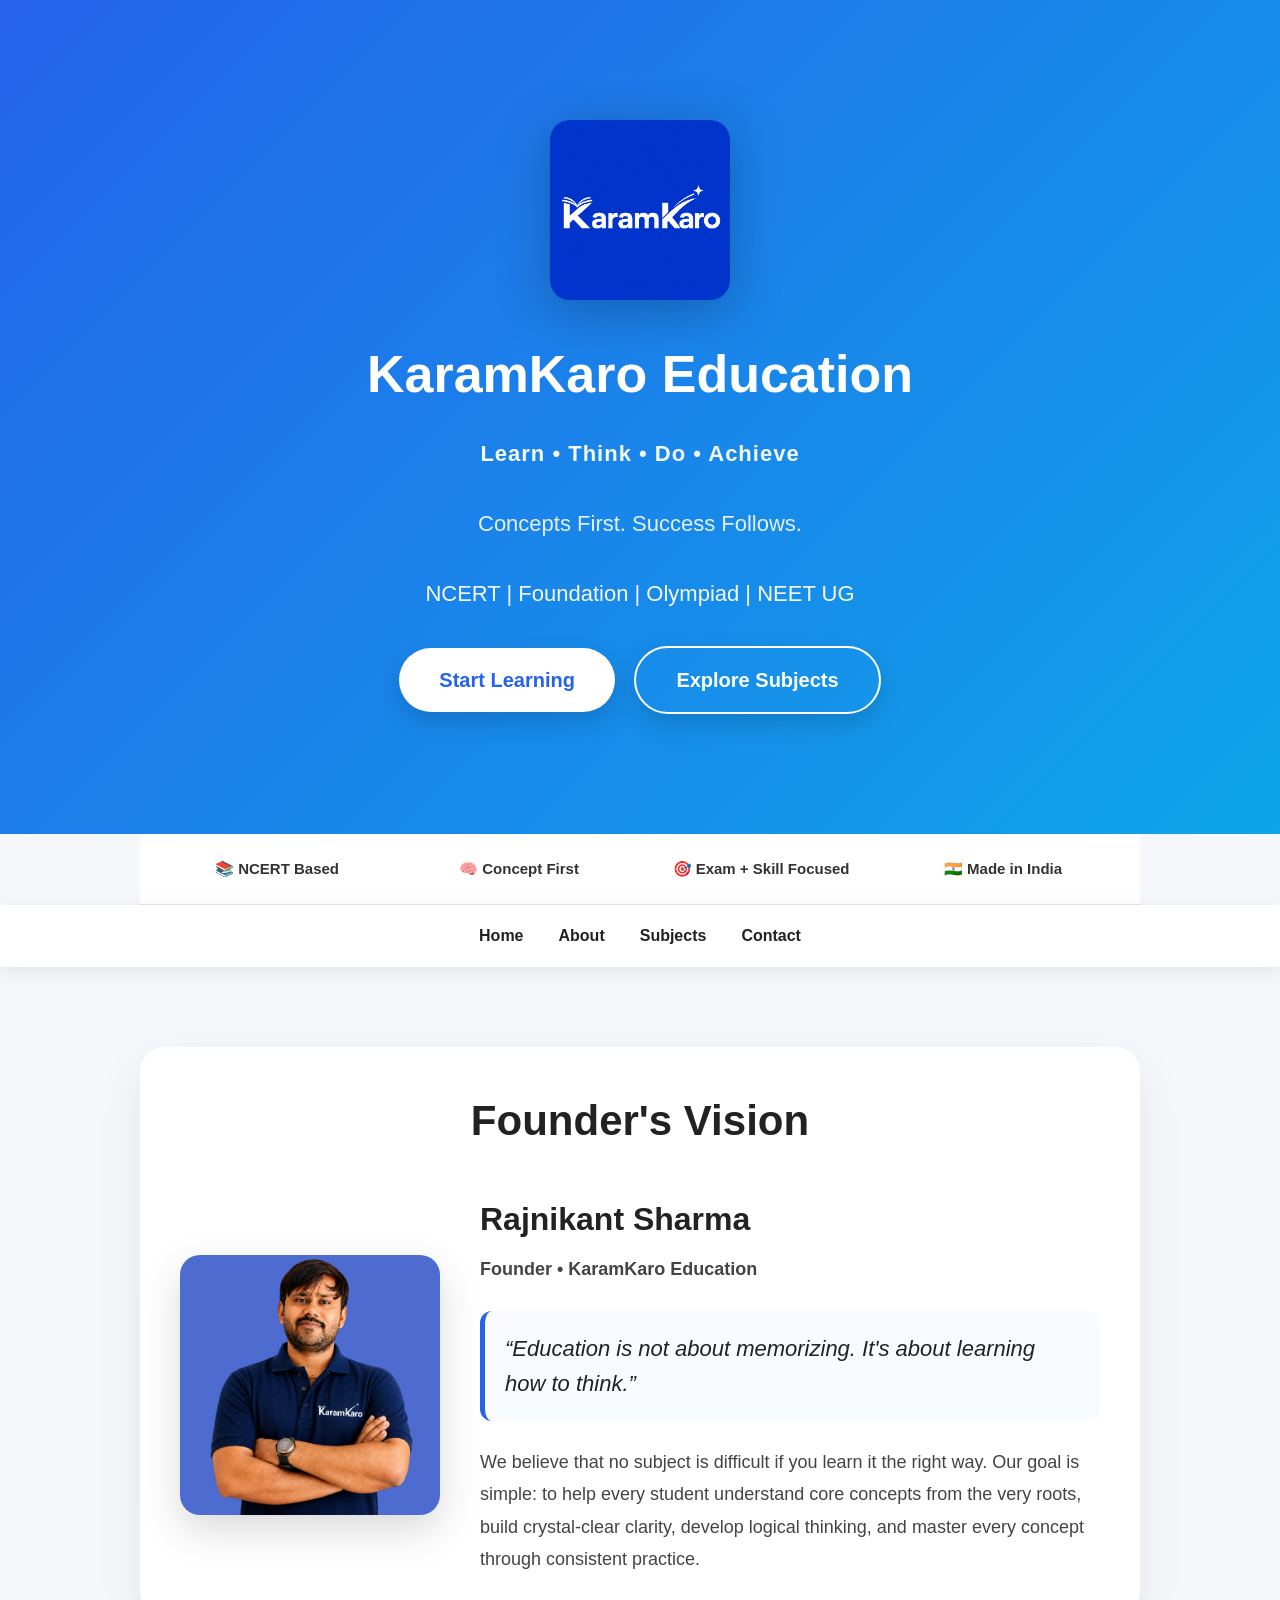
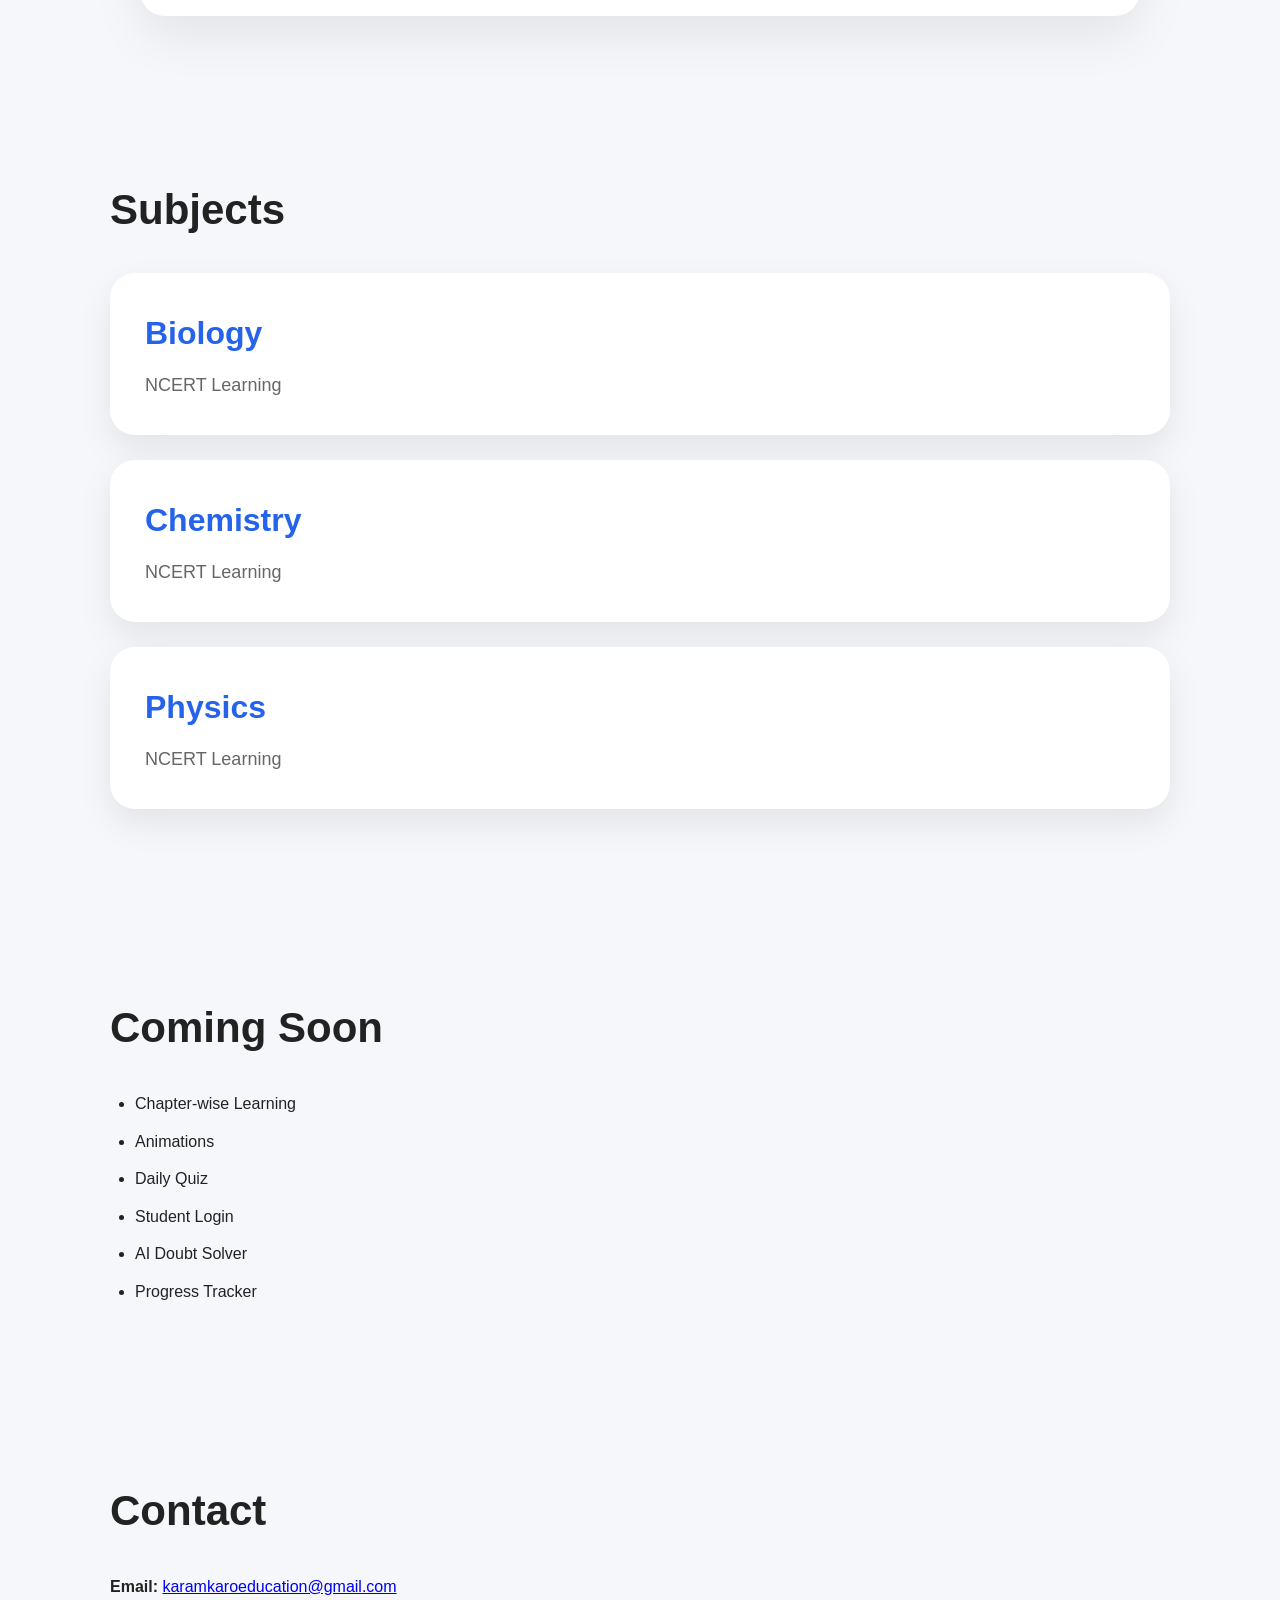
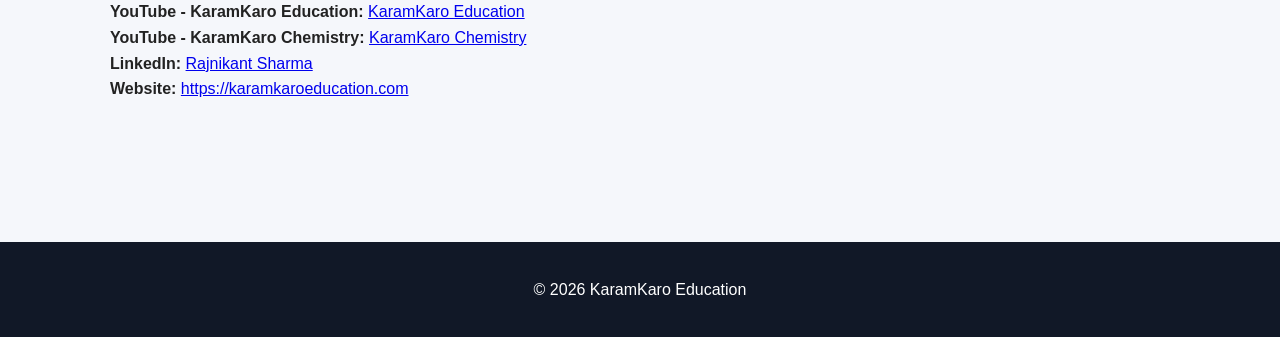
==== index.html @ ec713f85 "Update index.html" ====
<!DOCTYPE html>
<html lang="en">
<head>
<meta charset="UTF-8">
<meta name="viewport" content="width=device-width, initial-scale=1.0">
<title>KaramKaro Education | NCERT Classes 8–12, Foundation, Olympiad & NEET UG</title>
  <meta name="description" content="KaramKaro Education – Learn NCERT for Classes 8, 9, 10, 11 & 12 through expert-designed lessons in Biology, Chemistry, Physics, Mathematics, Social Science and English. Build strong concepts with chapter-wise learning, quizzes, Foundation, Olympiad and NEET UG preparation—delivering quality education at affordable prices.">
<link rel="canonical" href="https://karamkaroeducation.com/">
  <meta name="robots" content="index, follow">
  <link rel="stylesheet" href="style.css">
  <link rel="icon" type="image/png" href="logo.png">
<!-- Google tag (gtag.js) -->
<script async src="https://www.googletagmanager.com/gtag/js?id=G-B019HQ71SE"></script>
<script>
  window.dataLayer = window.dataLayer || [];
  function gtag(){dataLayer.push(arguments);}
  gtag('js', new Date());

  gtag('config', 'G-B019HQ71SE');
</script>
  <script type="application/ld+json">
{
  "@context": "https://schema.org",
  "@type": "EducationalOrganization",
  "name": "KaramKaro Education",
  "url": "https://karamkaroeducation.com",
  "logo": "https://karamkaroeducation.com/logo.png",
  "description": "KaramKaro Education is an NCERT learning platform for Class 8, 9, 10, 11 and 12. Learn Biology, Chemistry, Physics, Mathematics, English, Social Science and other subjects with conceptual clarity for Foundation, Olympiad and NEET UG.",
  "founder": {
    "@type": "Person",
    "name": "Rajnikant Sharma"
  },
  "sameAs": [
    "https://www.youtube.com/@karamkaroeducation",
    "https://www.youtube.com/@KaramKaroChemistry",
    "https://www.linkedin.com/in/rajnikantsharma97"
  ]
}
  </script>
  <!-- Open Graph -->
<meta property="og:site_name" content="KaramKaro Education">
<meta property="og:type" content="website">
<meta property="og:title" content="KaramKaro Education">
<meta property="og:description" content="Learn NCERT for Classes 8–12 with expert lessons in Biology, Chemistry, Physics, Mathematics, Social Science and English. Foundation, Olympiad & NEET UG preparation with quality education at affordable prices.">
<meta property="og:url" content="https://karamkaroeducation.com">
<meta property="og:image" content="https://karamkaroeducation.com/logo.png">
<meta property="og:image:alt" content="KaramKaro Education Logo">

<!-- Twitter / X Card -->
<meta name="twitter:card" content="summary_large_image">
<meta name="twitter:title" content="KaramKaro Education">
<meta name="twitter:description" content="Foundation | Pre-Medical | NEET UG">
<meta name="twitter:image" content="https://karamkaroeducation.com/logo.png">
</head>

<body>

<header class="hero">
<img src="logo.png" alt="KaramKaro Education Logo" class="logo">
<h1>KaramKaro Education</h1>
  <p class="tagline">Learn • Think • Do • Achieve</p>

<p class="subtitle">Concepts First. Success Follows.</p>


<p>
NCERT | Foundation | Olympiad | NEET UG
</p>


<a href="#subjects" class="btn">
Start Learning
</a>
  <a href="#subjects" class="btn secondary-btn">
Explore Subjects
  </a>

</header>
  <section class="trust-bar">

    <div class="trust-item">📚 NCERT Based</div>

    <div class="trust-item">🧠 Concept First</div>

    <div class="trust-item">🎯 Exam + Skill Focused</div>

    <div class="trust-item">🇮🇳 Made in India</div>

  </section>

<nav>

<a href="#">Home</a>

<a href="#about">About</a>

<a href="#subjects">Subjects</a>

<a href="#contact">Contact</a>

</nav>


<section id="about">

<h2>Founder's Vision</h2>
<div class="founder-card">

    <img src="founder.png" alt="Founder" class="founder-img">

    <div class="founder-content">

        <h3 class="founder-name">Rajnikant Sharma</h3>

        <p class="founder-role">
            Founder • KaramKaro Education
        </p>

        <div class="founder-quote">
            “Education is not about memorizing. It's about learning how to think.”
        </div>

        <p>
            We believe that no subject is difficult if you learn it the right way.
            Our goal is simple: to help every student understand core concepts from the very roots, build crystal-clear clarity, develop logical thinking, and master every concept through consistent practice.
        </p>

    </div>

</div>



  </section>

<section id="subjects">

<h2>Subjects</h2>

<a href="biology.html" class="card">

<h3>Biology</h3>

<p>NCERT Learning</p>

</a>

<a href="chemistry.html" class="card">

<h3>Chemistry</h3>

<p>NCERT Learning</p>

</a>

<a href="physics.html" class="card">

<h3>Physics</h3>

<p>NCERT Learning</p>

</a>

</section>

<section>

<h2>Coming Soon</h2>

<ul>

<li>Chapter-wise Learning</li>

<li>Animations</li>

<li>Daily Quiz</li>

<li>Student Login</li>

<li>AI Doubt Solver</li>

<li>Progress Tracker</li>

</ul>

</section>

<section id="contact">

<h2>Contact</h2>

<p>
<strong>Email:</strong>
<a href="mailto:karamkaroeducation@gmail.com">
karamkaroeducation@gmail.com
</a>
</p>

<p>
<strong>YouTube - KaramKaro Education:</strong>
<a href="https://www.youtube.com/@karamkaroeducation" target="_blank" rel="noopener noreferrer">
KaramKaro Education
</a>
</p>

<p>
<strong>YouTube - KaramKaro Chemistry:</strong>
<a href="https://www.youtube.com/@KaramKaroChemistry" target="_blank" rel="noopener noreferrer">
KaramKaro Chemistry
</a>
</p>

<p>
<strong>LinkedIn:</strong>
<a href="https://www.linkedin.com/in/rajnikantsharma97" target="_blank" rel="noopener noreferrer">
Rajnikant Sharma
</a>
</p>

<p>
<strong>Website:</strong>
<a href="https://karamkaroeducation.com" target="_blank" rel="noopener noreferrer">
https://karamkaroeducation.com
</a>
</p>

</section>


<footer>

© 2026 KaramKaro Education

</footer>

</body>
</html>
---- style.css ----
*{
    margin:0;
    padding:0;
    box-sizing:border-box;
    font-family:'Poppins',sans-serif;
}

body{
    background:#f5f7fb;
    color:#222;
    line-height:1.6;
}

/* HERO */

.hero{
    background:linear-gradient(135deg,#2563eb,#0ea5e9);
    color:white;
    text-align:center;
    padding:120px 20px;
}

.hero h1{
    font-size:52px;
    margin-bottom:20px;
}

.hero p{
    font-size:22px;
    opacity:.95;
    margin-bottom:35px;
}

.btn{
    display:inline-block;
    background:white;
    color:#2563eb;
    text-decoration:none;
    padding:16px 40px;
    border-radius:50px;
    font-size:20px;
    font-weight:bold;
    transition:.3s;
    box-shadow:0 10px 25px rgba(0,0,0,.15);
}

.btn:hover{
    transform:translateY(-5px);
}

/* NAVBAR */

nav{
    background:white;
    position:sticky;
    top:0;
    display:flex;
    justify-content:center;
    gap:35px;
    padding:18px;
    box-shadow:0 5px 20px rgba(0,0,0,.08);
    z-index:100;
}

nav a{
    color:#222;
    text-decoration:none;
    font-weight:600;
    transition:.3s;
}

nav a:hover{
    color:#2563eb;
}

/* SECTION */

section{
    max-width:1100px;
    margin:auto;
    padding:80px 20px;
}

section h2{
    font-size:42px;
    margin-bottom:30px;
}

/* CARD */

.card{
    display:block;
    background:white;
    text-decoration:none;
    color:#222;
    padding:35px;
    border-radius:25px;
    margin:25px 0;
    transition:.3s;
    box-shadow:0 15px 35px rgba(0,0,0,.08);
}

.card:hover{
    transform:translateY(-8px);
    box-shadow:0 20px 40px rgba(37,99,235,.18);
}

.card h3{
    color:#2563eb;
    font-size:32px;
    margin-bottom:12px;
}

.card p{
    font-size:18px;
    color:#666;
}

/* LIST */

ul{
    padding-left:25px;
}

li{
    margin:12px 0;
}

/* FOOTER */

footer{
    background:#111827;
    color:white;
    text-align:center;
    padding:35px;
    margin-top:60px;
}

/* MOBILE */

@media(max-width:768px){

.hero{
padding:90px 20px;
}

.hero h1{
font-size:38px;
}

.hero p{
font-size:18px;
}

nav{
gap:18px;
}

nav a{
font-size:15px;
}

section h2{
font-size:34px;
}

.card h3{
font-size:26px;
}

}
.logo{
    width:180px;
    height:auto;
    margin-bottom:25px;
    border-radius:20px;
    filter:drop-shadow(0 10px 25px rgba(0,0,0,.25));
}
/* Founder Section */

#founder{
    text-align:center;
    background:#ffffff;
    padding:80px 20px;
}

.founder-img{
    width:320px;
    max-width:90%;
    border-radius:20px;
    margin:25px 0;
    box-shadow:0 15px 35px rgba(0,0,0,.18);
    transition:0.3s;
}

.founder-img:hover{
    transform:scale(1.05);
}

#founder h2{
    color:#2563eb;
    font-size:42px;
    margin-bottom:20px;
}

#founder h3{
    margin-top:15px;
    font-size:30px;
    color:#222;
}

#founder strong{
    color:#555;
}
#founder blockquote{
    font-size:32px;
    font-weight:700;
    font-style:italic;
    color:#1d4ed8;
    background:#eef6ff;
    border-left:6px solid #2563eb;
    padding:25px;
    margin:40px auto;
    max-width:750px;
    border-radius:12px;
    box-shadow:0 8px 20px rgba(37,99,235,0.15);
    line-height:1.6;
    text-align:center;
}

#founder p{
    max-width:800px;
    margin:auto;
    font-size:18px;
    line-height:1.8;
    color:#444;
}
/* Hero Tagline */
.tagline{
    font-size:30px;
    font-weight:700;
    margin-top:20px;
    color:#ffffff;
    letter-spacing:1px;
}

/* Hero Subtitle */
.subtitle{
    font-size:18px;
    color:rgba(255,255,255,.92);
    margin-top:15px;
    margin-bottom:35px;
}

/* Secondary Button */
.secondary-btn{
    background:transparent;
    color:#ffffff;
    border:2px solid #ffffff;
    margin-left:15px;
}

.secondary-btn:hover{
    background:#ffffff;
    color:#2563eb;
}

/* Mobile */
@media(max-width:768px){

.tagline{
    font-size:22px;
}

.subtitle{
    font-size:16px;
}

.secondary-btn{
    display:block;
    margin:15px auto 0;
    width:220px;
    text-align:center;
}
}
/* Premium Founder Section */

#about{
    max-width:1000px;
    margin:80px auto;
    padding:40px;
    background:#ffffff;
    border-radius:25px;
    box-shadow:0 20px 50px rgba(0,0,0,.08);
    text-align:center;
}

.founder-img{
    width:260px;
    border-radius:20px;
    box-shadow:0 15px 40px rgba(0,0,0,.15);
    margin-bottom:25px;
}

.founder-name{
    font-size:32px;
    font-weight:700;
    margin-bottom:8px;
}

.founder-role{
    color:#2563eb;
    font-size:18px;
    font-weight:600;
    margin-bottom:25px;
}

.founder-quote{
    max-width:700px;
    margin:25px auto;
    padding:20px;
    border-left:5px solid #2563eb;
    background:#f8fbff;
    font-style:italic;
    font-size:22px;
    border-radius:12px;
}
#about p{
    max-width:800px;
    margin:auto;
    line-height:1.8;
    font-size:18px;
    color:#444;
}
.founder-card{
    display:flex;
    align-items:center;
    gap:40px;
    justify-content:center;
    flex-wrap:wrap;
    margin-top:40px;
}
.founder-content{
    flex:1;
    text-align:left;
}
    @media(max-width:768px){
    .founder-card{
        flex-direction:column;
        text-align:center;
    }

    .founder-content{
        text-align:center;
    }
    }

/* Trust Bar */

.trust-bar{
    display:flex;
    justify-content:space-evenly;
    align-items:center;
    flex-wrap:wrap;
    gap:25px;
    padding:15px 10px;
    max-width:1000px;
margin:0 auto;
    background:#ffffff;
    border-bottom:1px solid #e5e5e5;
    font-weight:600;
    color:#333;
}

.trust-item{
    width:auto;
    min-width:180px;
    text-align:center;
    font-size:15px;
    padding:8px 0;
}
}

@media(max-width:768px){

.trust-bar{
    gap:12px;
    padding:15px;
}

.trust-item{
    width:auto;
    min-width:180px;
    text-align:center;
    font-size:15px;
    padding:8px 0;
}
}
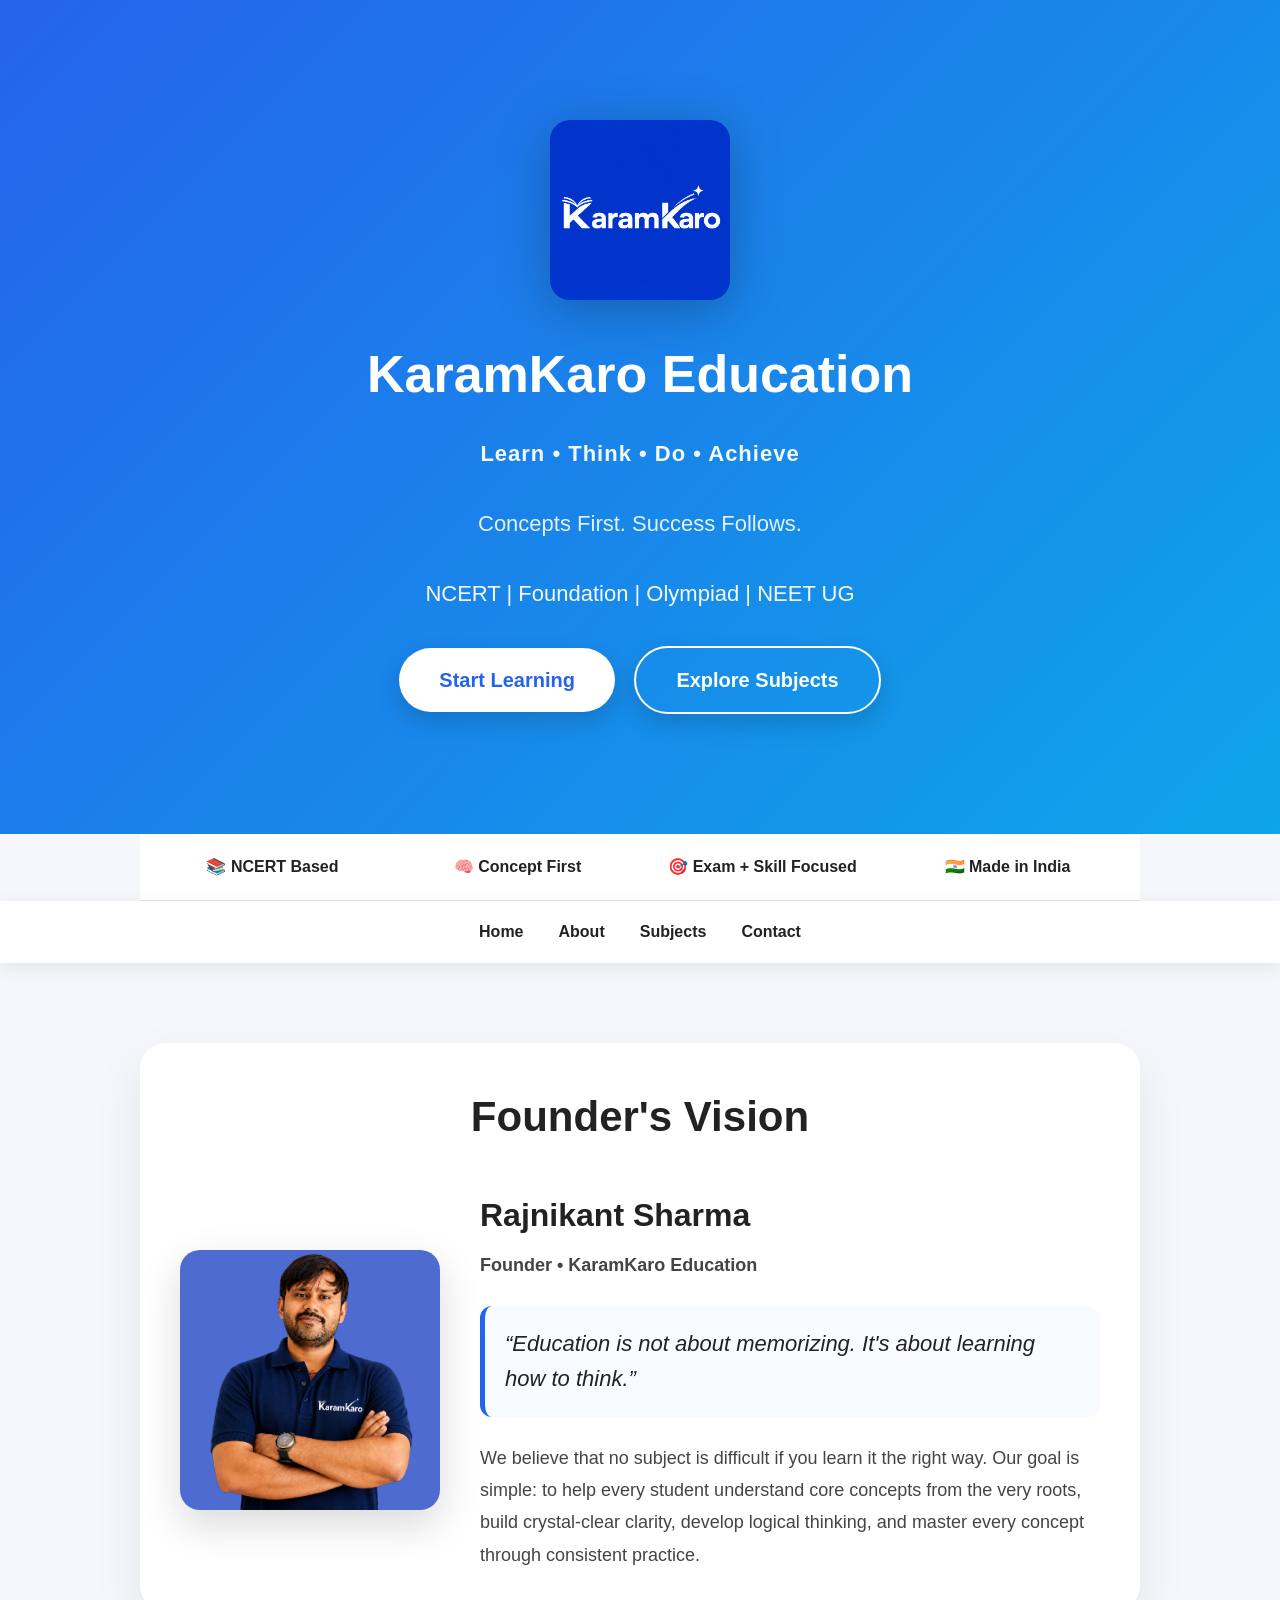
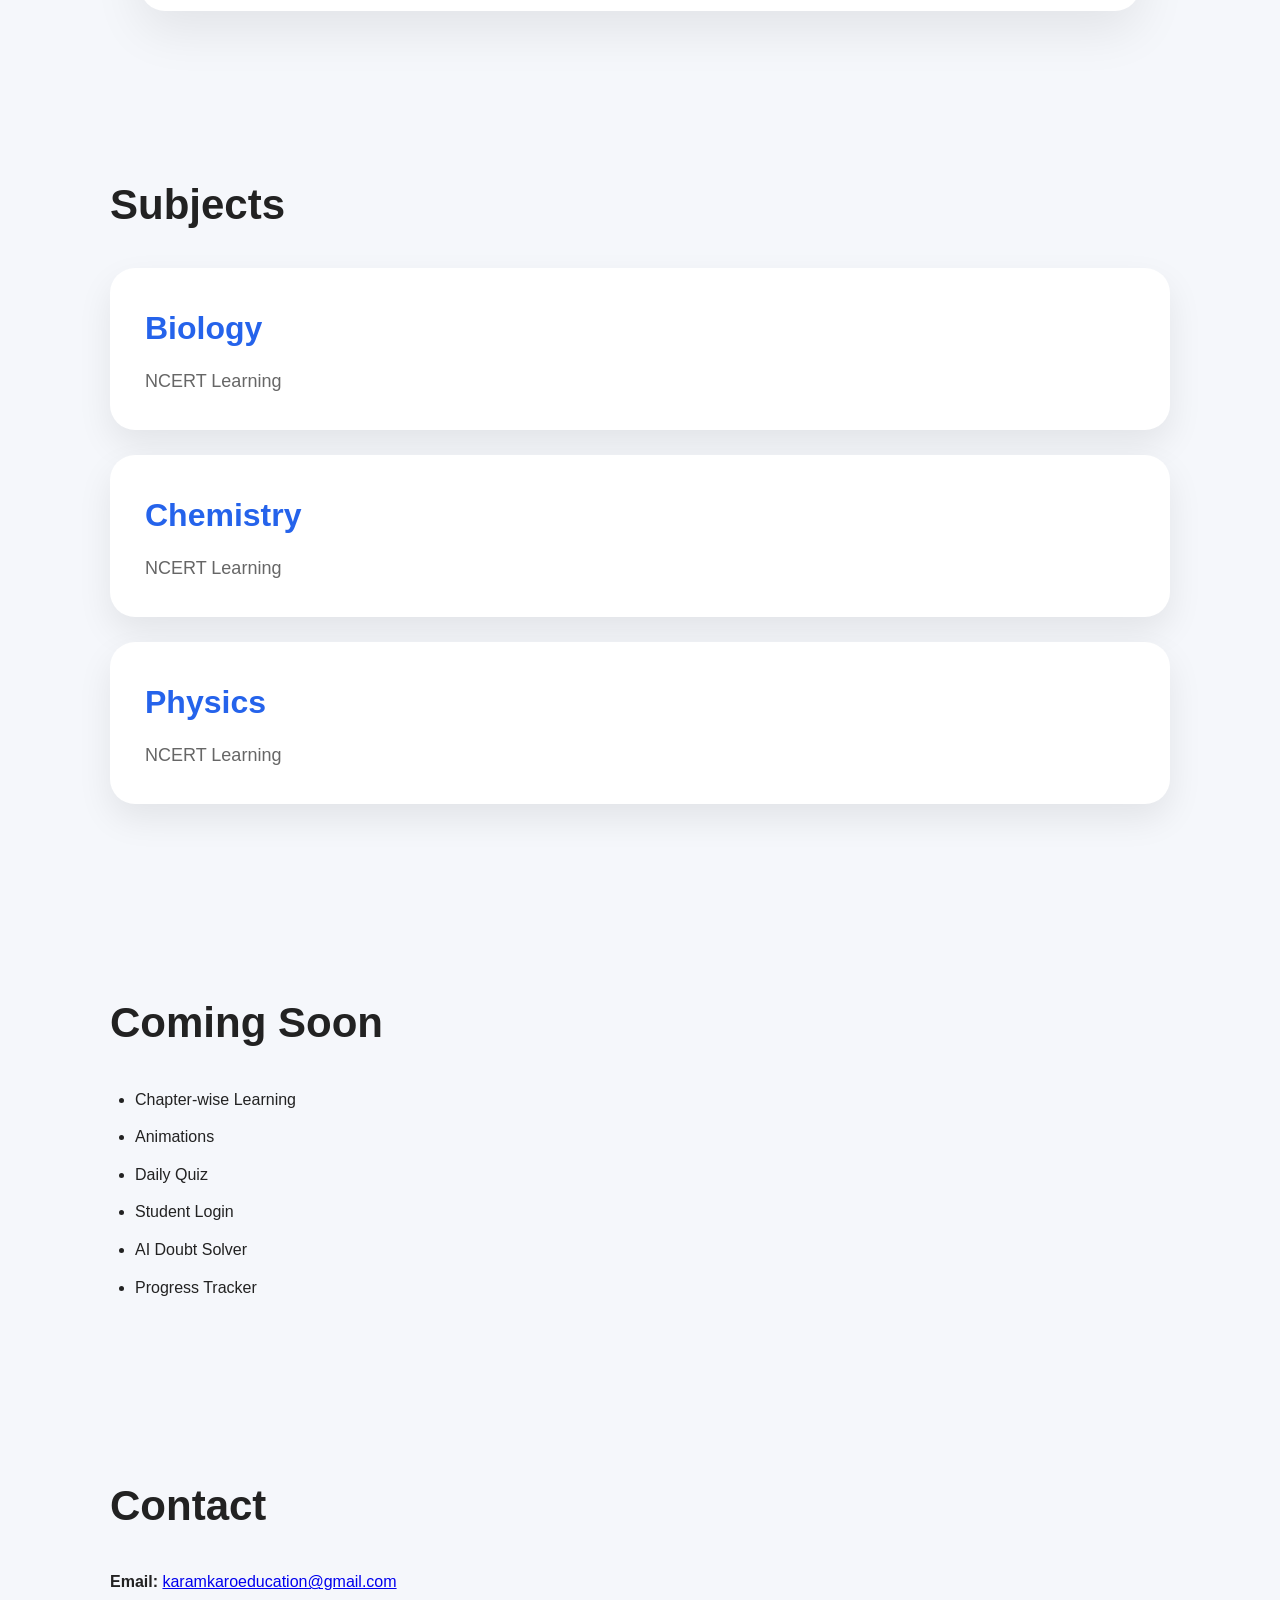
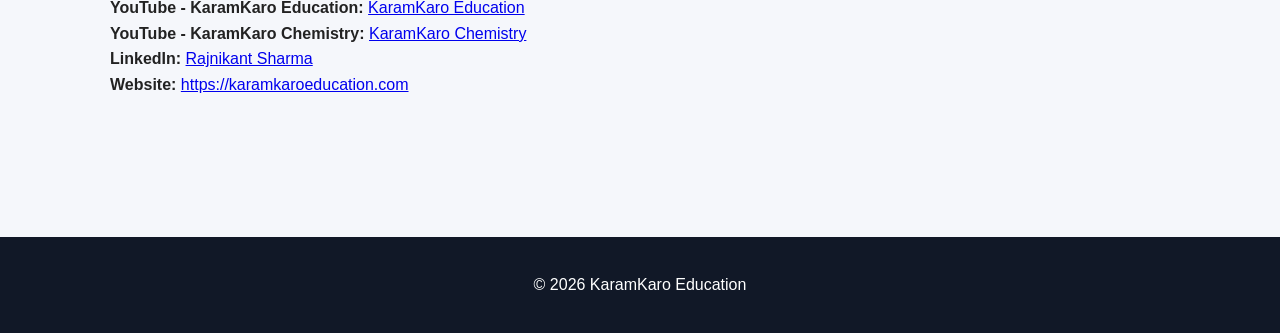
==== commit d3a551f1: "Update index.html" ====
--- a/index.html
+++ b/index.html
@@ -100,6 +100,7 @@
 
 </nav>
 
+  
 
 <section id="about">
 
--- a/style.css
+++ b/style.css
@@ -358,41 +358,37 @@
 /* Trust Bar */
 
 .trust-bar{
-    display:flex;
-    justify-content:space-evenly;
-    align-items:center;
-    flex-wrap:wrap;
-    gap:25px;
-    padding:15px 10px;
+    display:grid;
+    grid-template-columns:repeat(4,1fr);
+    gap:20px;
+    padding:20px;
+    background:#fff;
+    border-bottom:1px solid #e5e5e5;
     max-width:1000px;
-margin:0 auto;
-    background:#ffffff;
-    border-bottom:1px solid #e5e5e5;
+    margin:0 auto;
+}
+
+.trust-item{
+    text-align:center;
+    font-size:16px;
     font-weight:600;
-    color:#333;
-}
-
-.trust-item{
-    width:auto;
-    min-width:180px;
-    text-align:center;
-    font-size:15px;
-    padding:8px 0;
-}
-}
-
-@media(max-width:768px){
-
-.trust-bar{
-    gap:12px;
-    padding:15px;
-}
-
-.trust-item{
-    width:auto;
-    min-width:180px;
-    text-align:center;
-    font-size:15px;
-    padding:8px 0;
-}
-}
+}
+
+@media (max-width:768px){
+
+    .trust-bar{
+        grid-template-columns:repeat(2,1fr);
+        gap:15px;
+    }
+
+    .trust-item{
+        text-align:center;
+        font-size:15px;
+    }
+
+}
+    
+
+
+    
+
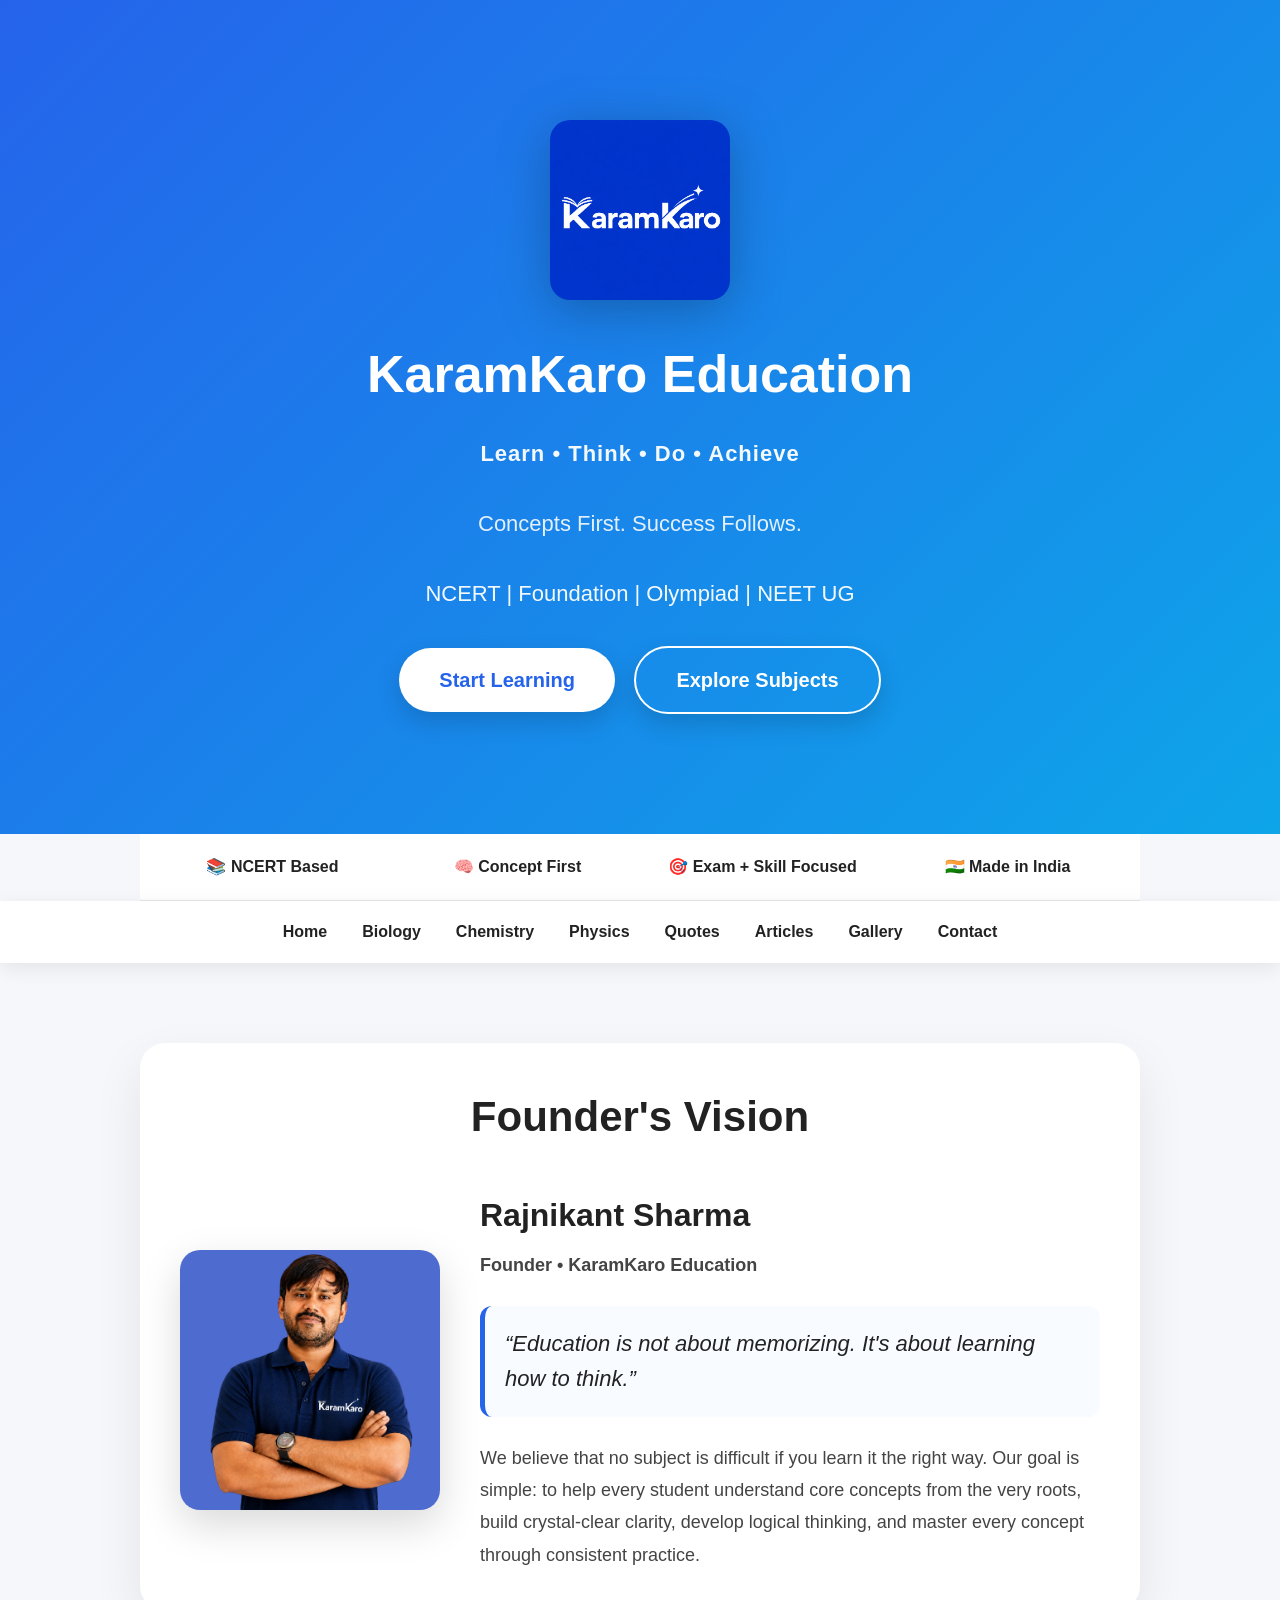
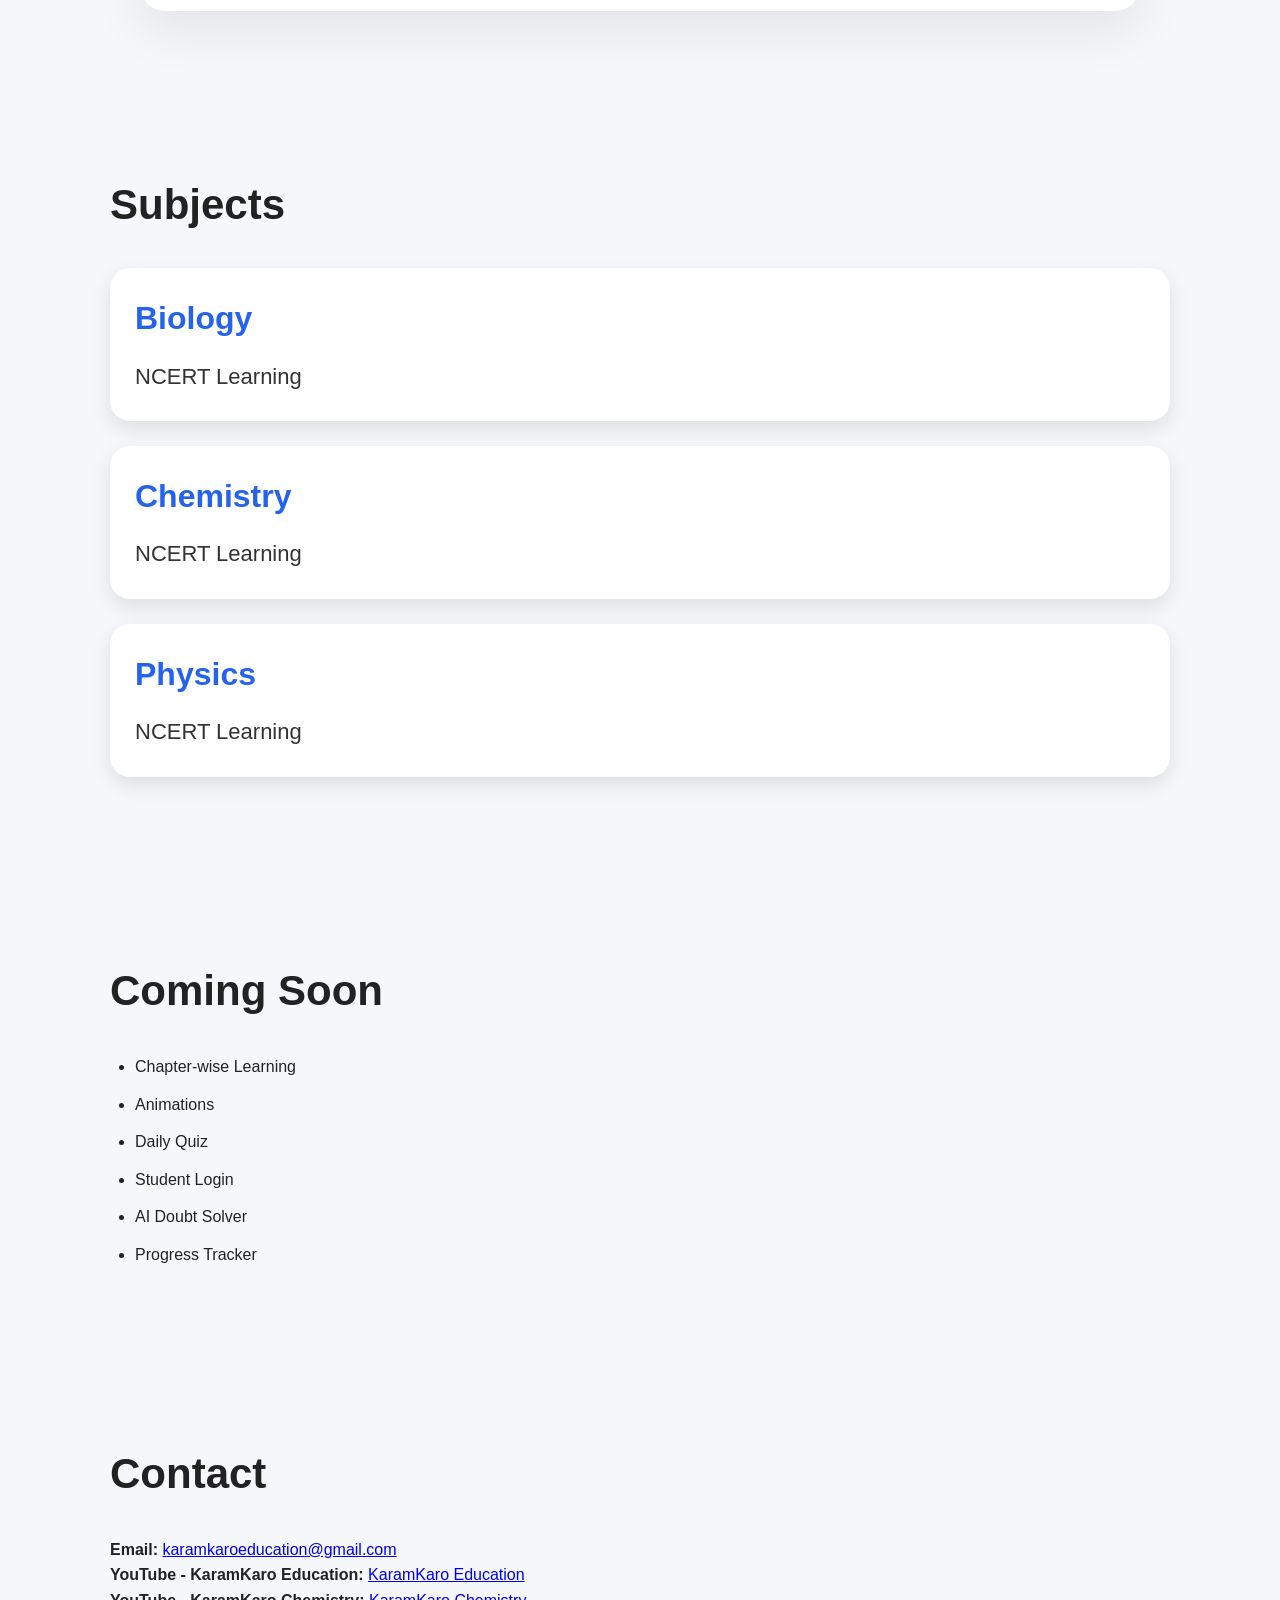
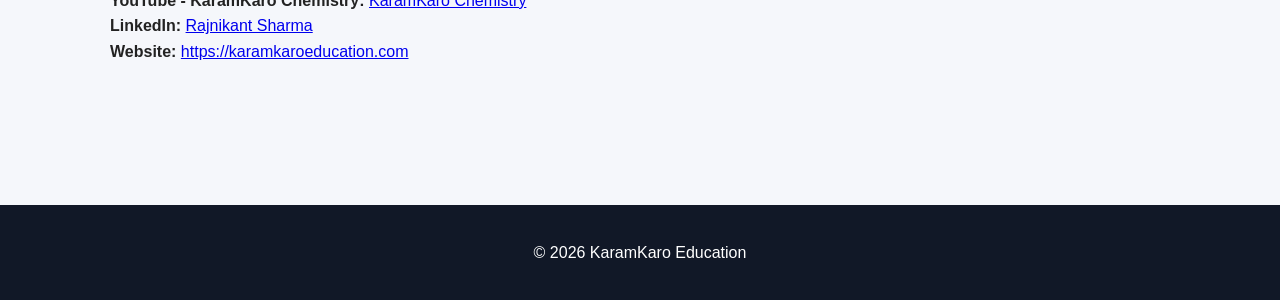
==== commit 57c24fad: "Add Quotes Articles Gallery menu" ====
--- a/index.html
+++ b/index.html
@@ -89,15 +89,14 @@
   </section>
 
 <nav>
-
-<a href="#">Home</a>
-
-<a href="#about">About</a>
-
-<a href="#subjects">Subjects</a>
-
-<a href="#contact">Contact</a>
-
+  <a href="index.html">Home</a>
+  <a href="biology.html">Biology</a>
+  <a href="chemistry.html">Chemistry</a>
+  <a href="physics.html">Physics</a>
+  <a href="quotes.html">Quotes</a>
+  <a href="articles.html">Articles</a>
+  <a href="gallery.html">Gallery</a>
+  <a href="#contact">Contact</a>
 </nav>
 
   
--- a/style.css
+++ b/style.css
@@ -387,6 +387,31 @@
     }
 
 }
+
+#quotesList{
+  max-width:800px;
+  margin:30px auto;
+}
+
+.card{
+  background:#ffffff;
+  border-radius:20px;
+  padding:25px;
+  margin-bottom:20px;
+  box-shadow:0 8px 20px rgba(0,0,0,0.1);
+}
+
+.card p{
+  font-size:22px;
+  line-height:1.8;
+  color:#333;
+}
+
+.card hr{
+  margin-top:15px;
+  border:none;
+  border-top:1px solid #ddd;
+}
     
 
 
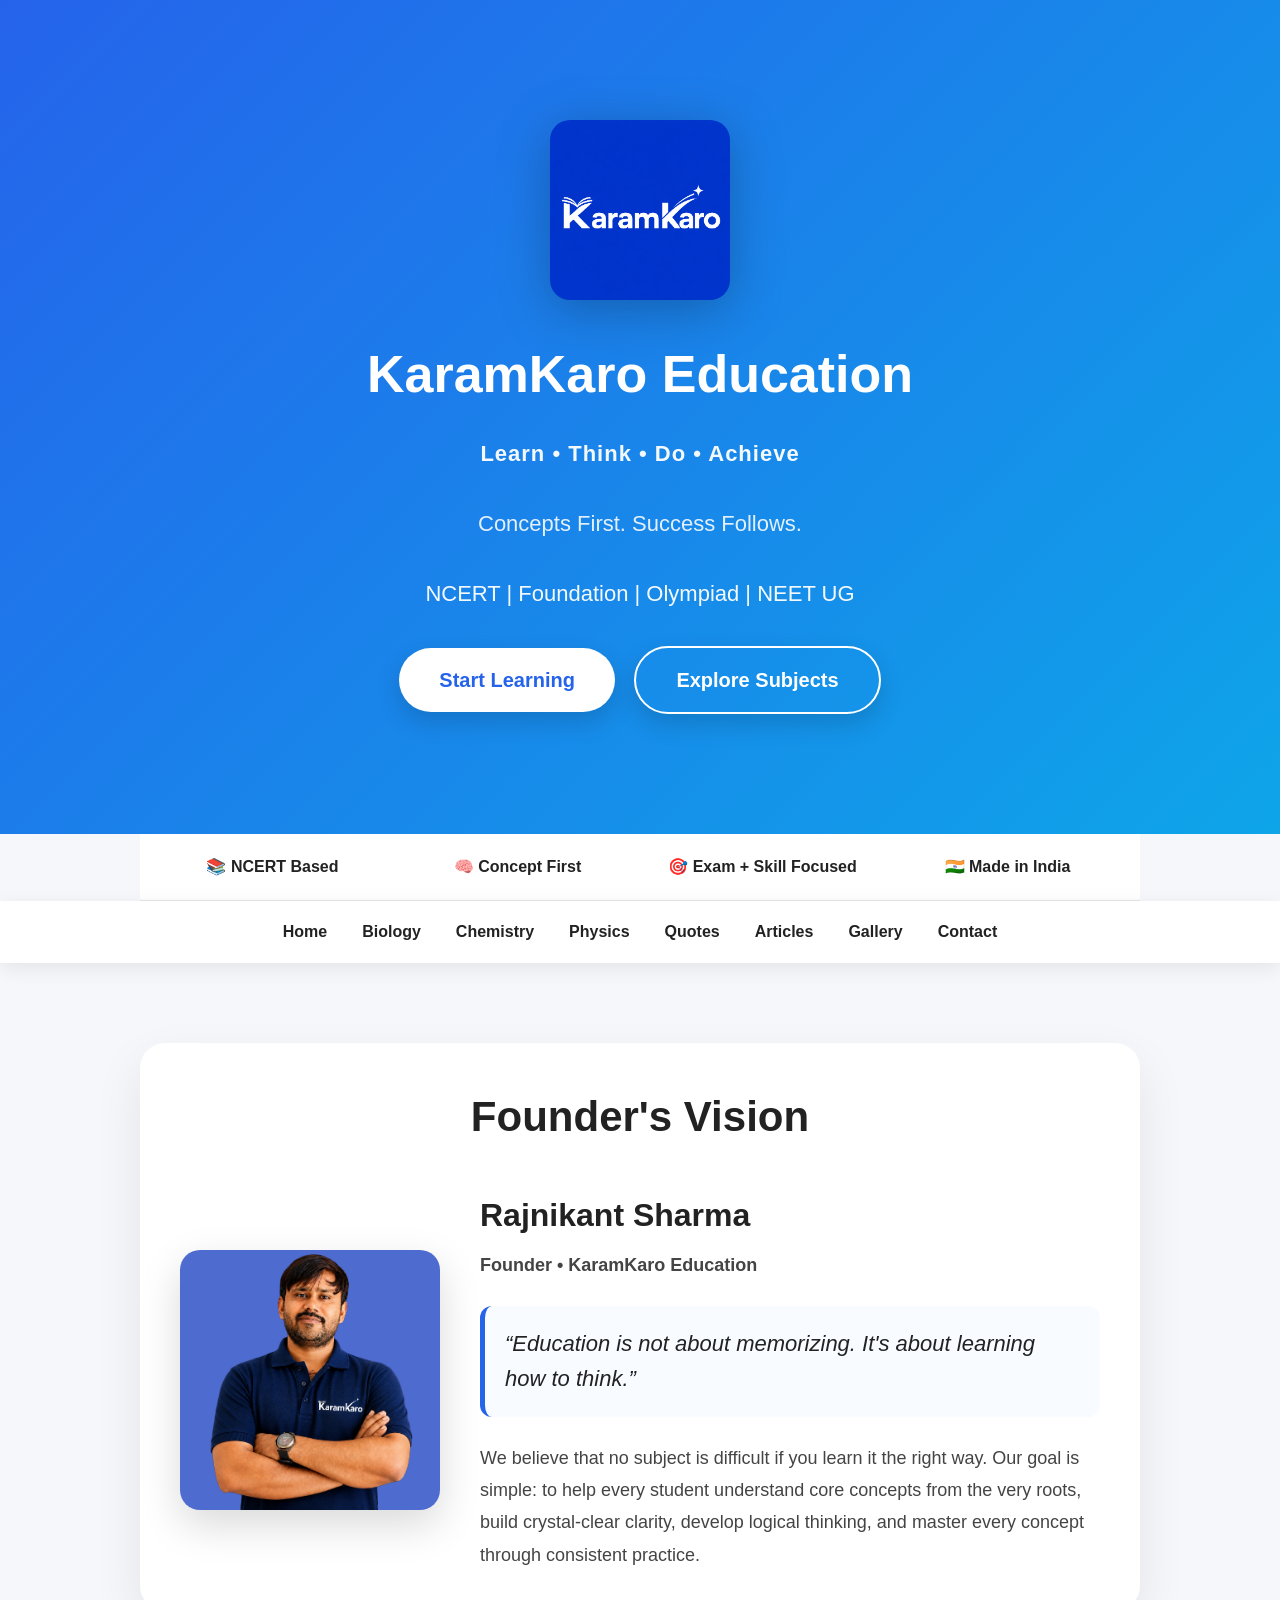
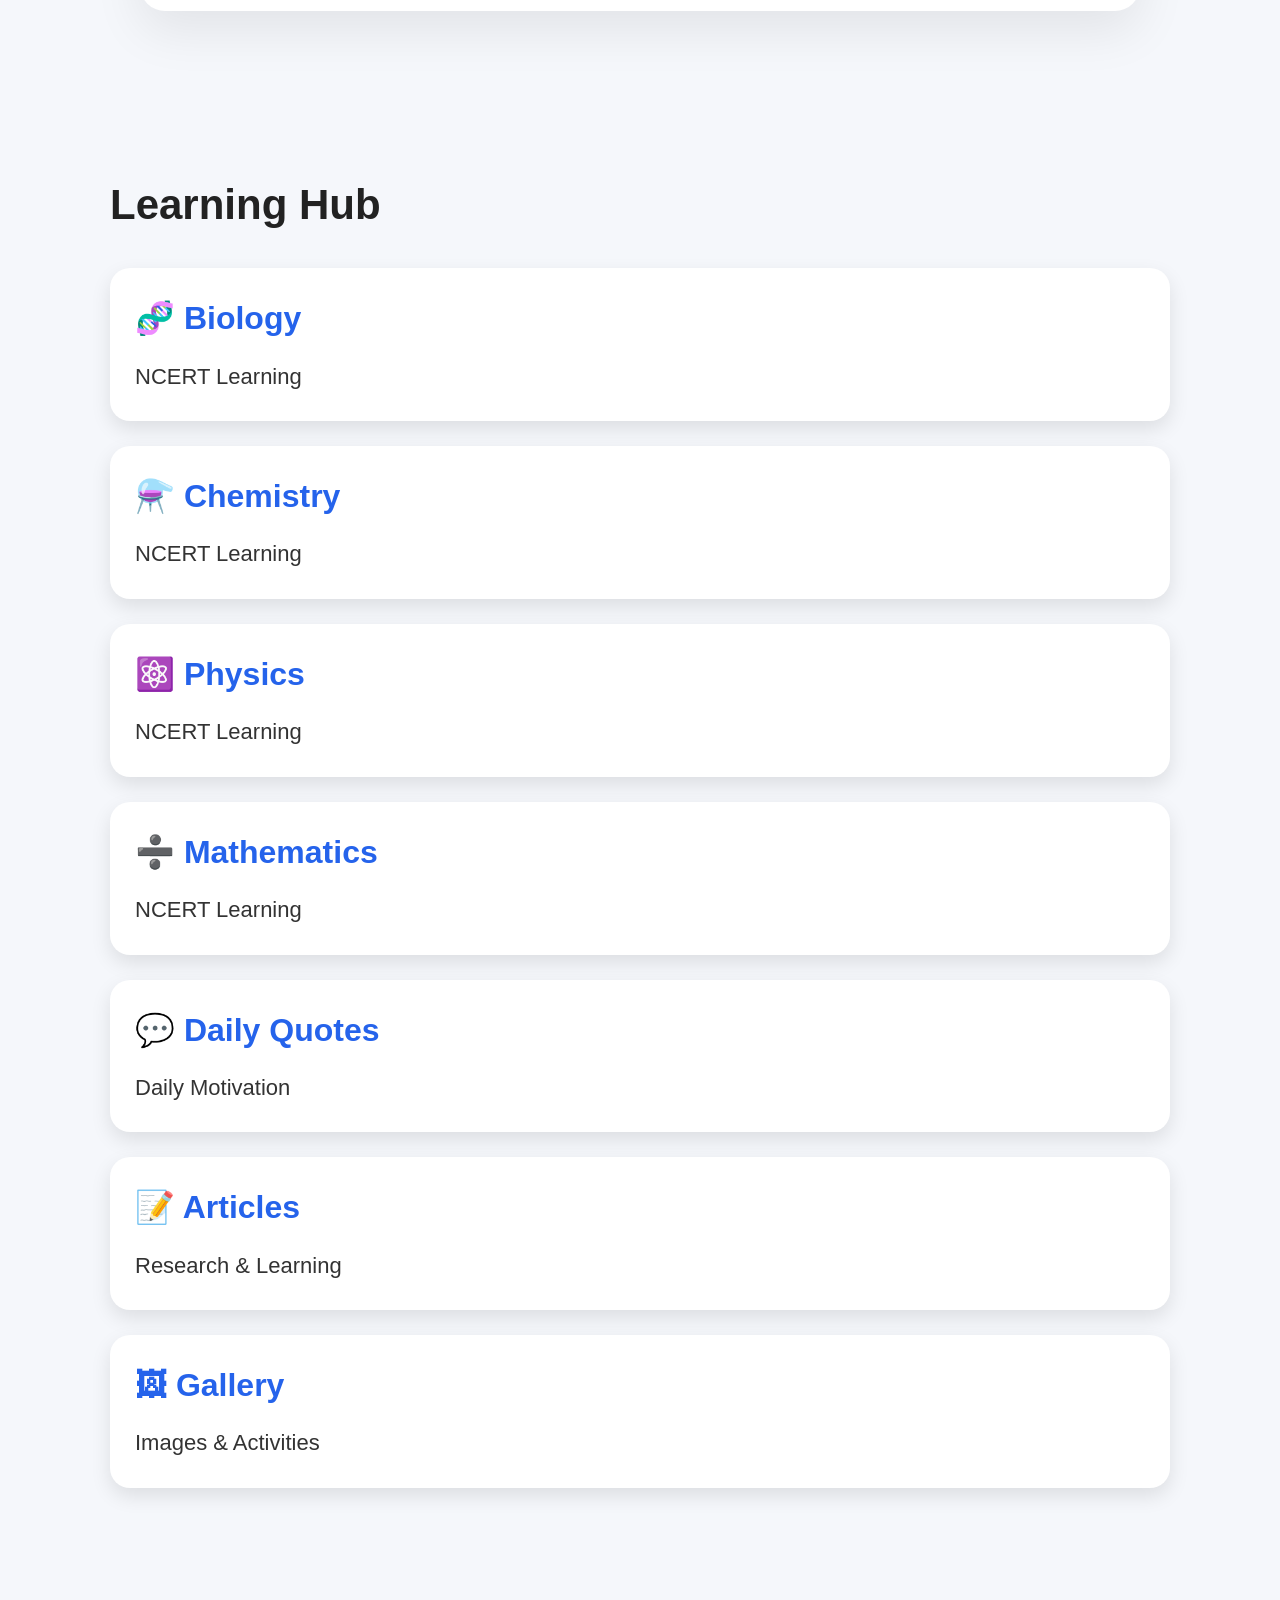
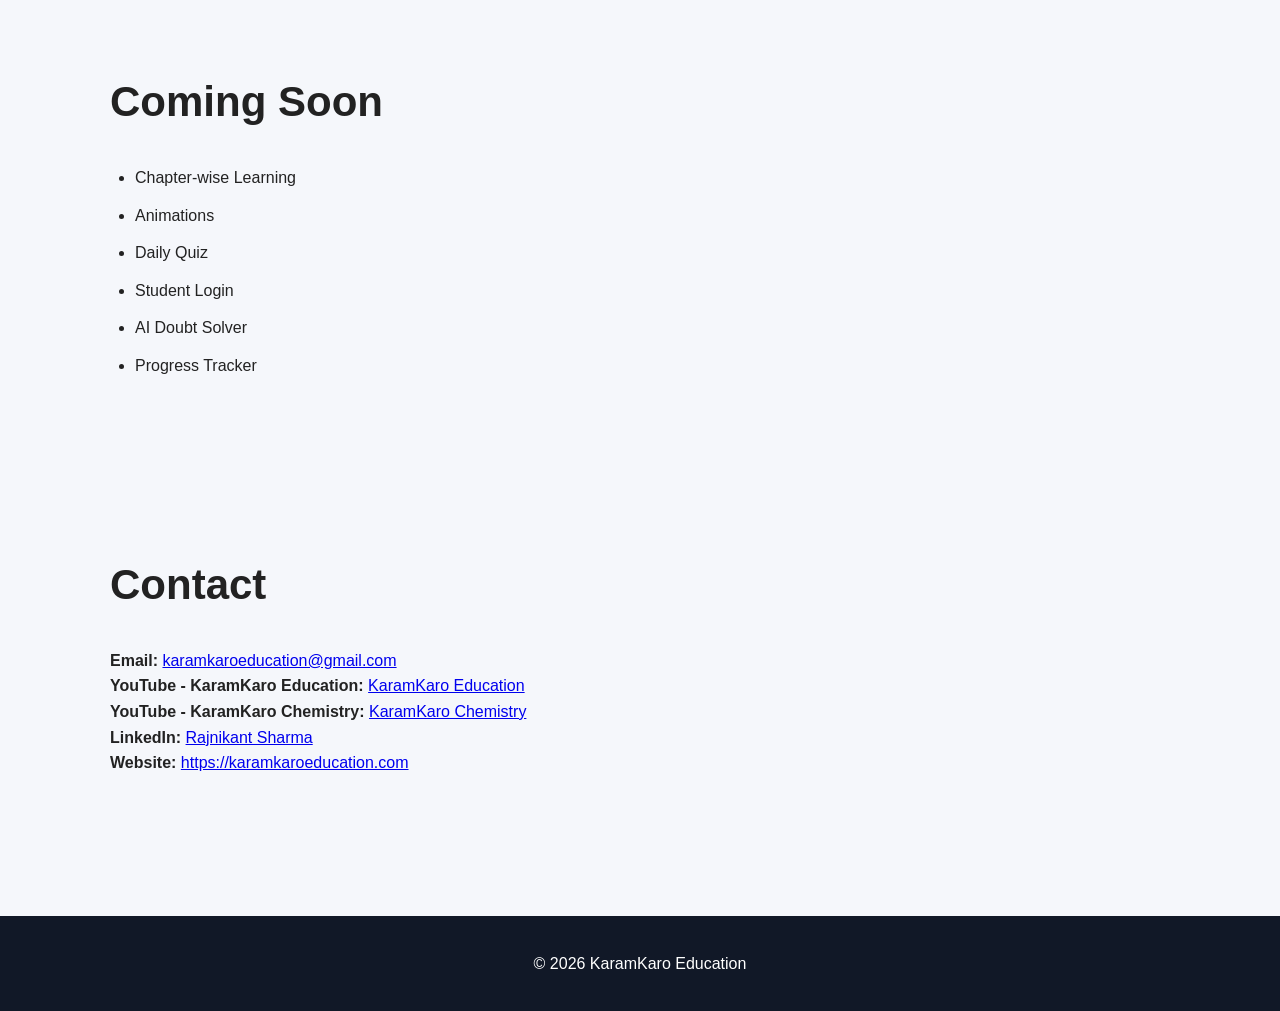
==== commit d299d932: "Redesign learning hub section" ====
--- a/index.html
+++ b/index.html
@@ -132,33 +132,43 @@
 
 
   </section>
-
-<section id="subjects">
-
-<h2>Subjects</h2>
+<section id="learning-hub">
+
+<h2>Learning Hub</h2>
 
 <a href="biology.html" class="card">
-
-<h3>Biology</h3>
-
-<p>NCERT Learning</p>
-
+    <h3>🧬 Biology</h3>
+    <p>NCERT Learning</p>
 </a>
 
 <a href="chemistry.html" class="card">
-
-<h3>Chemistry</h3>
-
-<p>NCERT Learning</p>
-
+    <h3>⚗️ Chemistry</h3>
+    <p>NCERT Learning</p>
 </a>
 
 <a href="physics.html" class="card">
-
-<h3>Physics</h3>
-
-<p>NCERT Learning</p>
-
+    <h3>⚛️ Physics</h3>
+    <p>NCERT Learning</p>
+</a>
+
+<a href="mathematics.html" class="card">
+    <h3>➗ Mathematics</h3>
+    <p>NCERT Learning</p>
+</a>
+
+<a href="quotes.html" class="card">
+    <h3>💬 Daily Quotes</h3>
+    <p>Daily Motivation</p>
+</a>
+
+<a href="articles.html" class="card">
+    <h3>📝 Articles</h3>
+    <p>Research & Learning</p>
+</a>
+
+<a href="gallery.html" class="card">
+    <h3>🖼 Gallery</h3>
+    <p>Images & Activities</p>
 </a>
 
 </section>
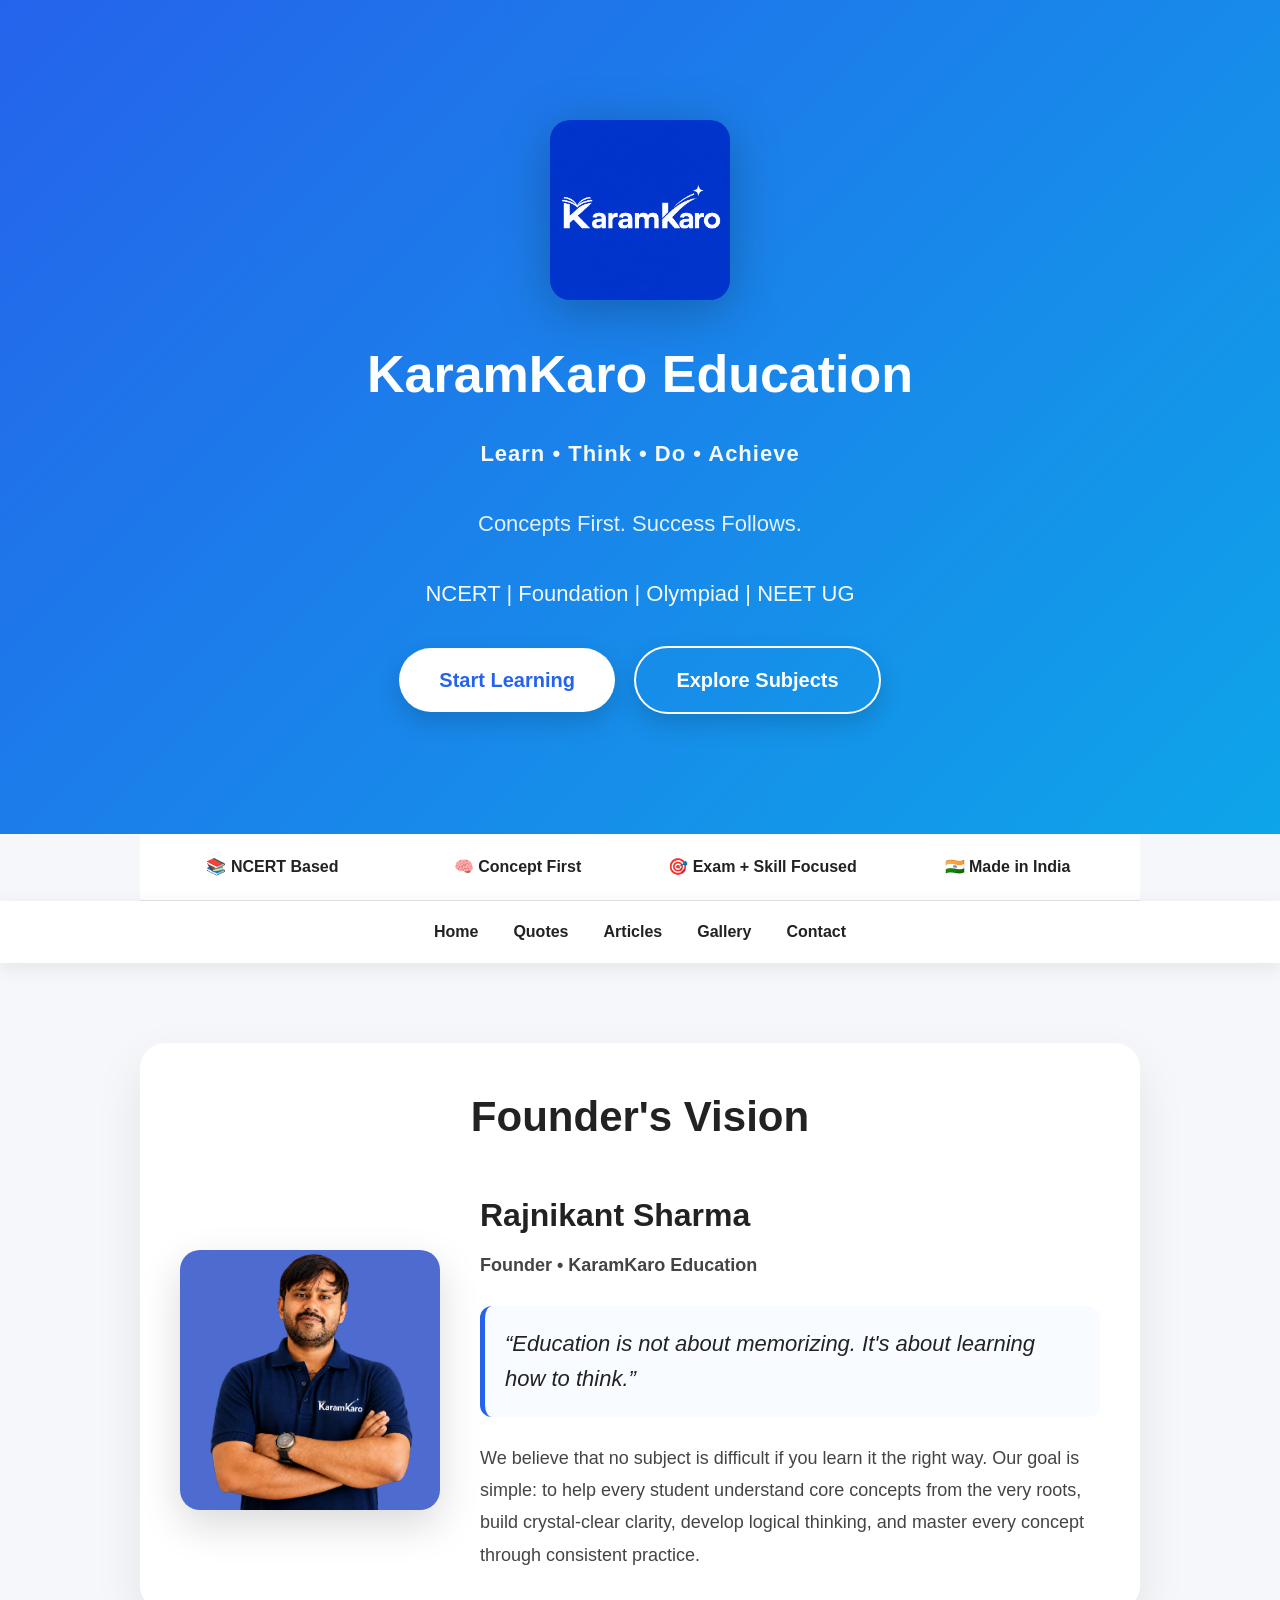
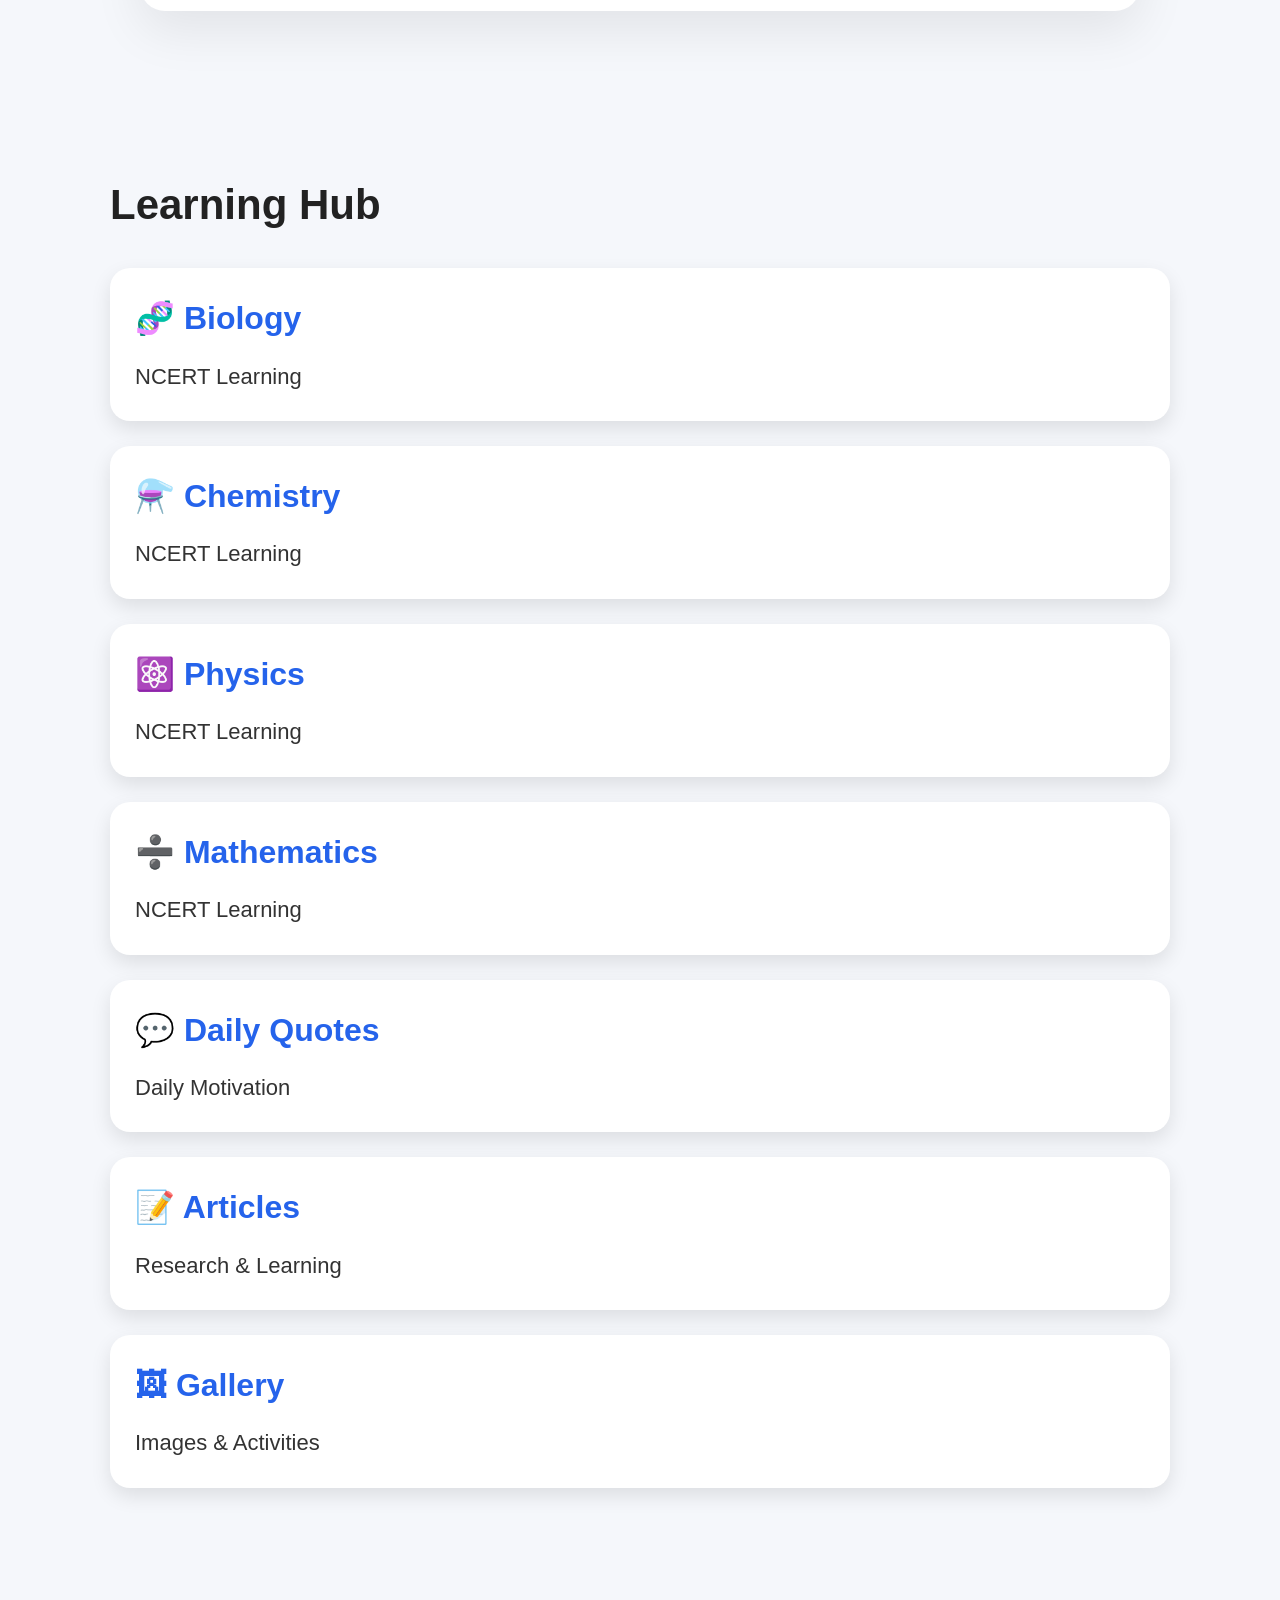
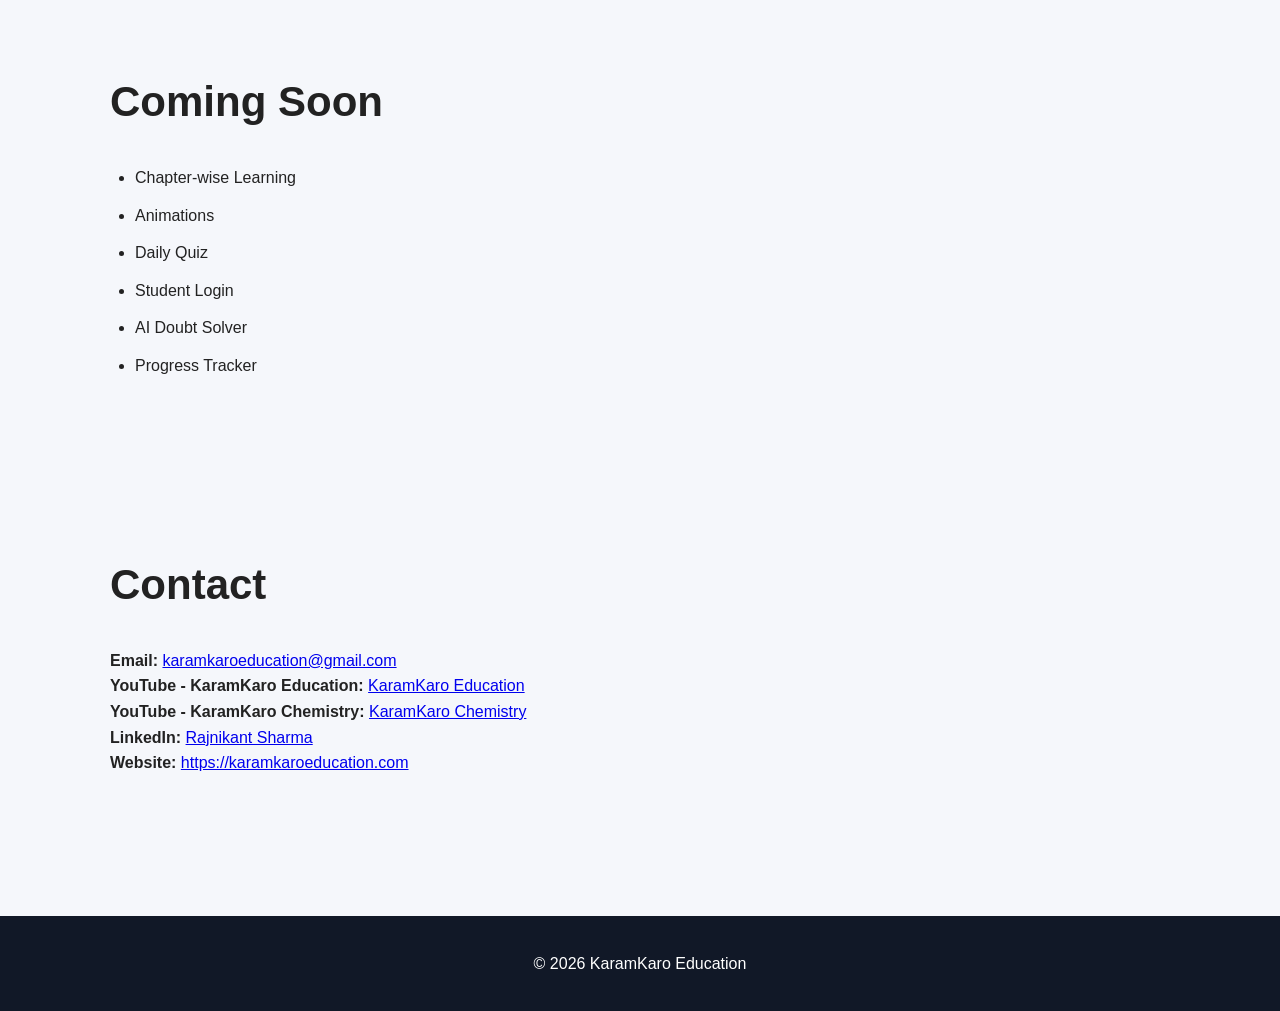
==== commit 81c4e42a: "Update index.html" ====
--- a/index.html
+++ b/index.html
@@ -89,14 +89,11 @@
   </section>
 
 <nav>
-  <a href="index.html">Home</a>
-  <a href="biology.html">Biology</a>
-  <a href="chemistry.html">Chemistry</a>
-  <a href="physics.html">Physics</a>
-  <a href="quotes.html">Quotes</a>
-  <a href="articles.html">Articles</a>
-  <a href="gallery.html">Gallery</a>
-  <a href="#contact">Contact</a>
+    <a href="#">Home</a>
+    <a href="quotes.html">Quotes</a>
+    <a href="articles.html">Articles</a>
+    <a href="gallery.html">Gallery</a>
+    <a href="#contact">Contact</a>
 </nav>
 
   
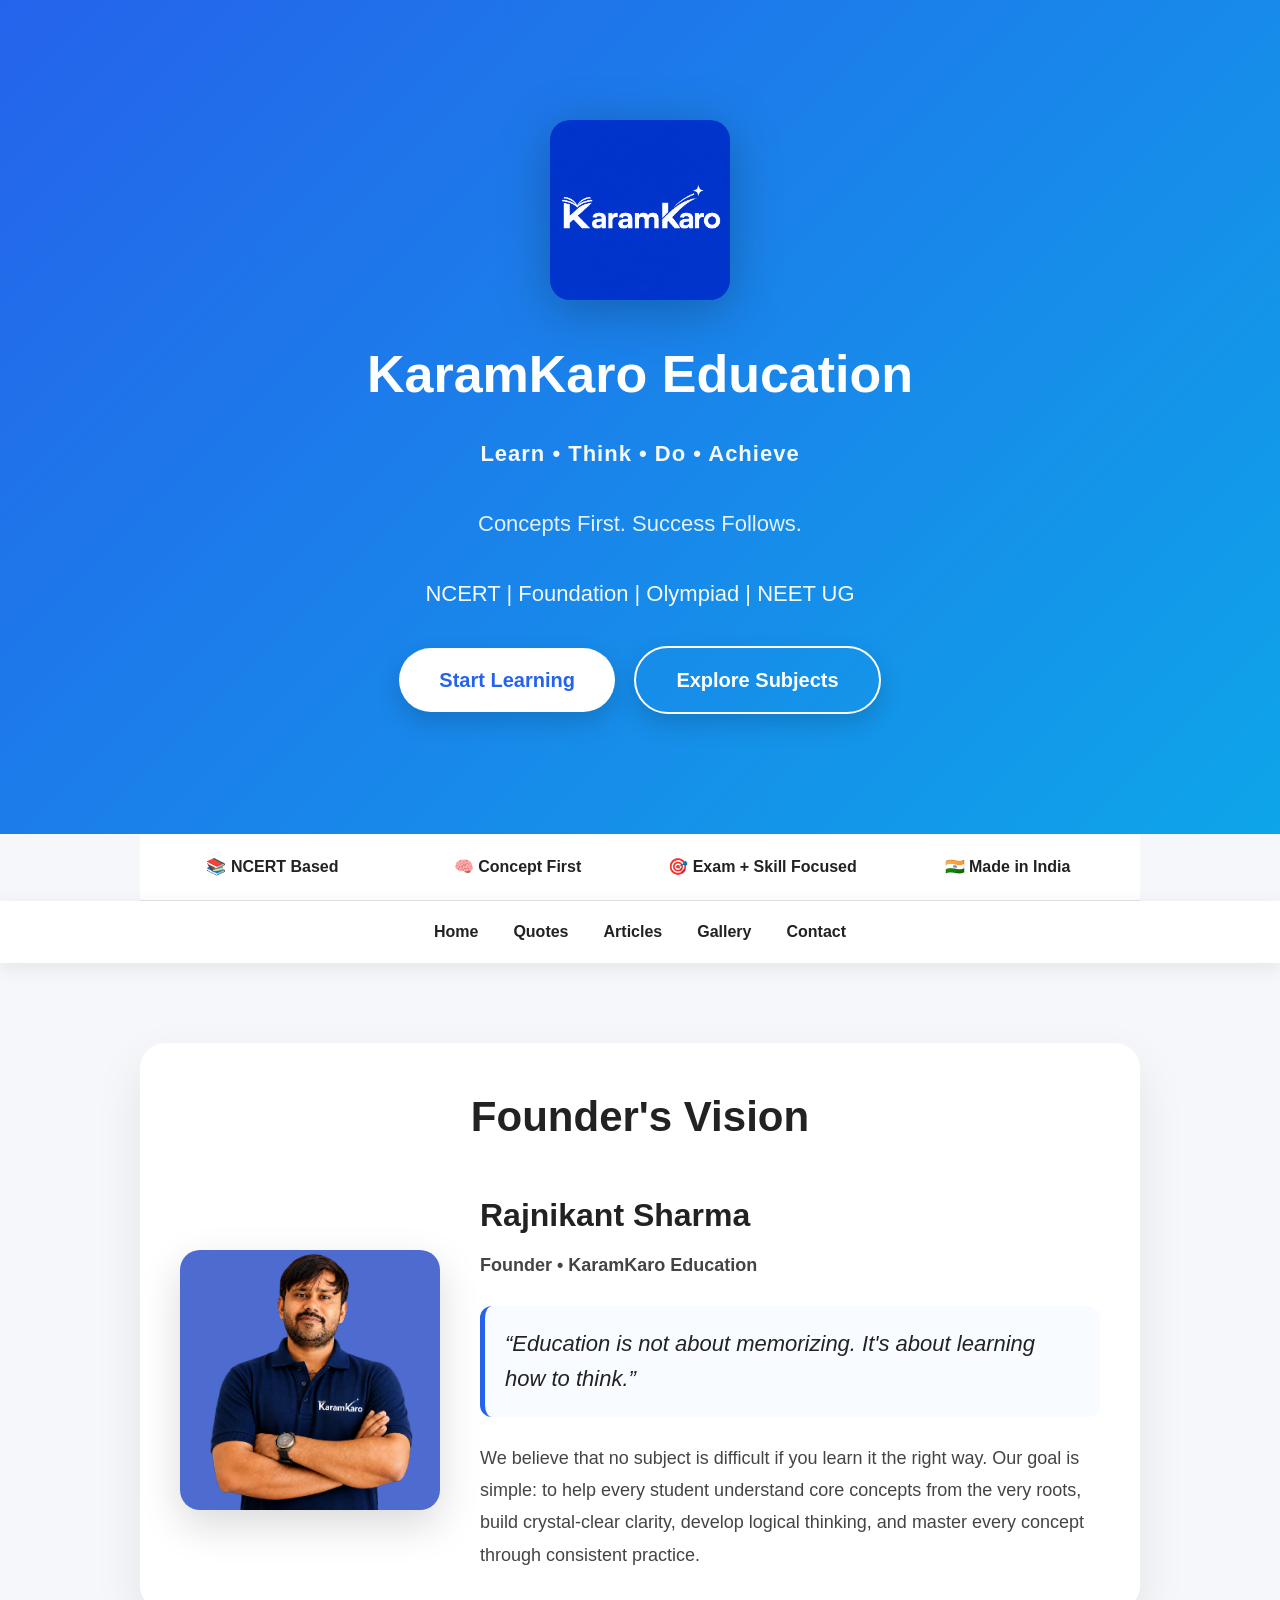
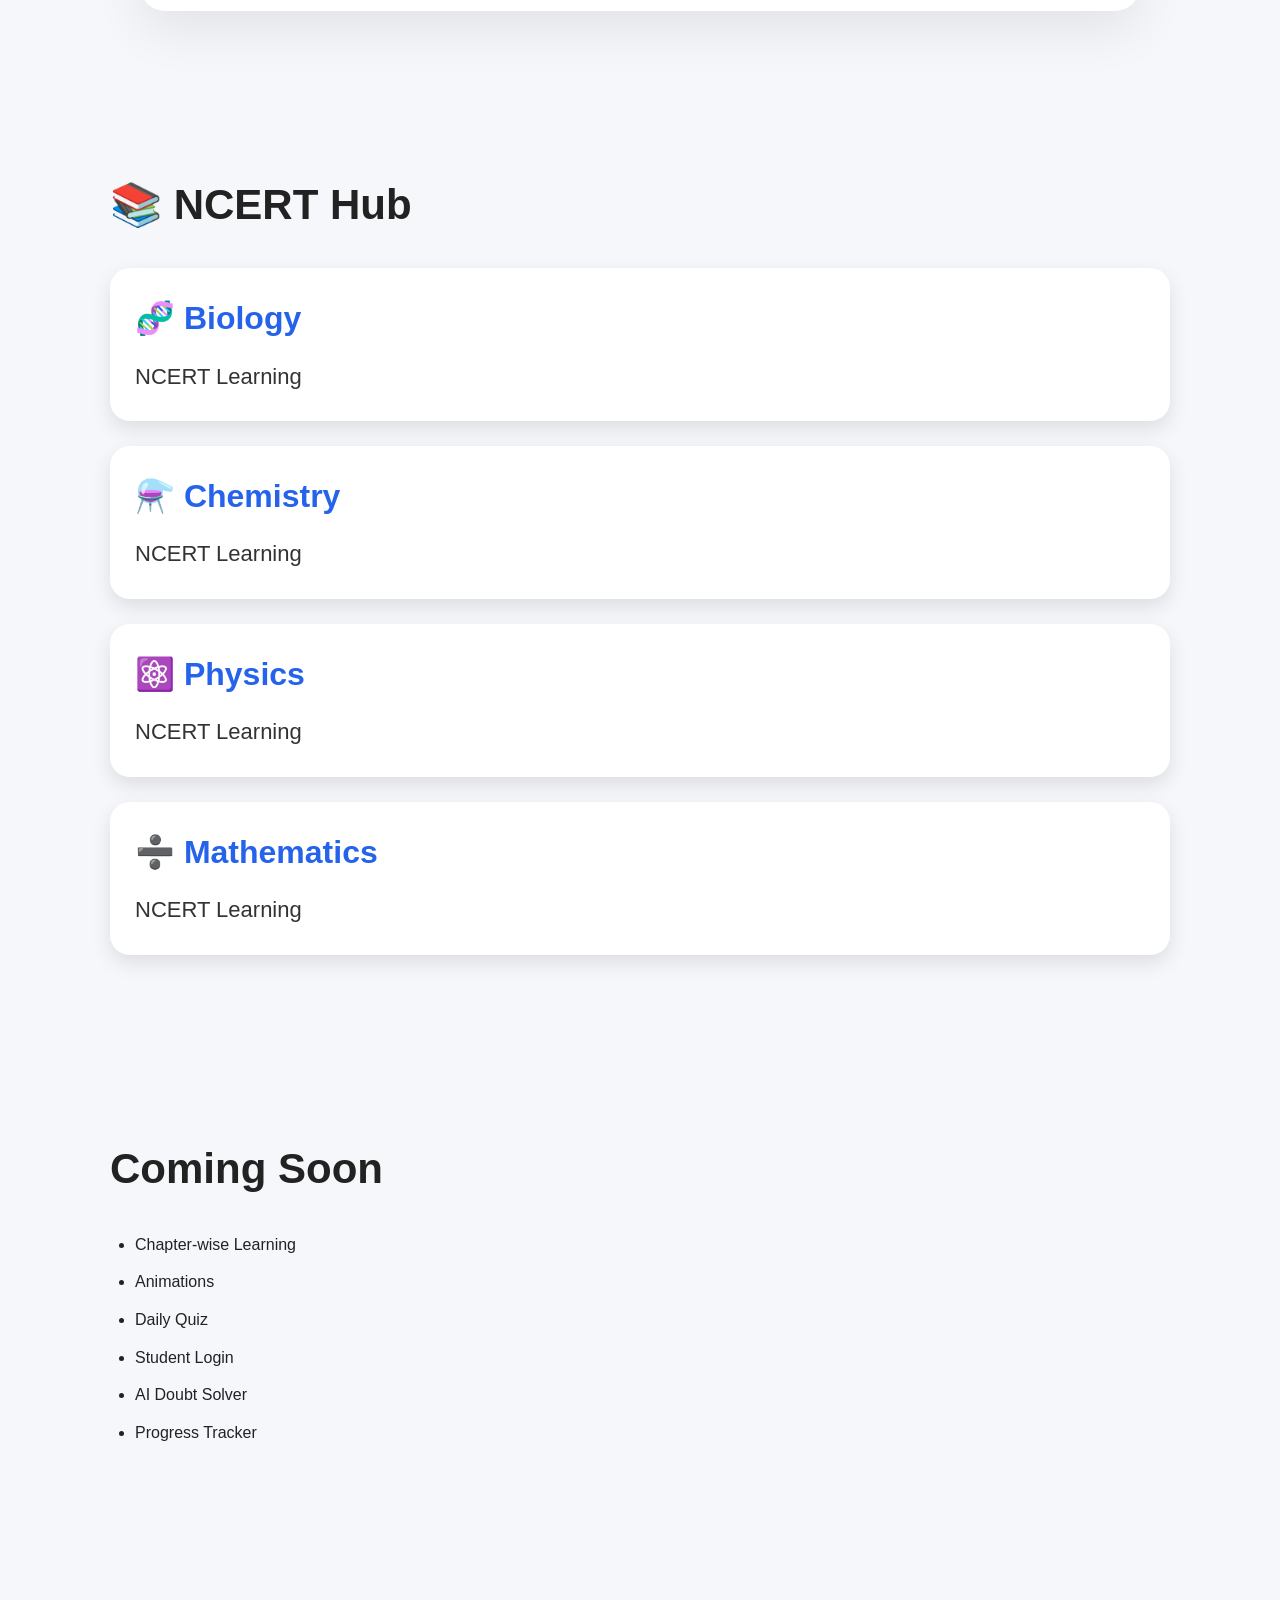
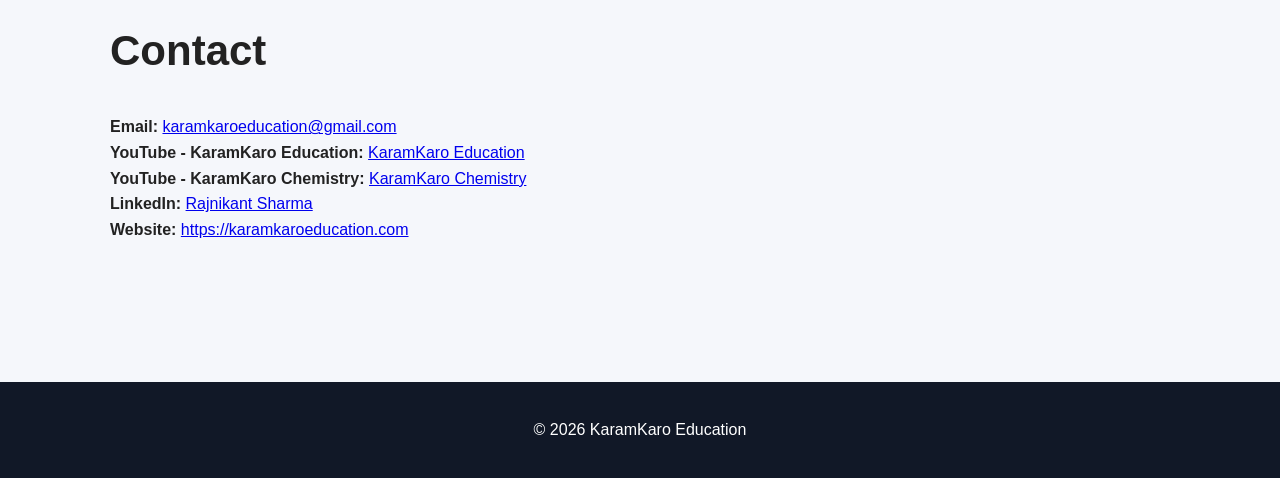
==== commit 9ed7222b: "Update index.html" ====
--- a/index.html
+++ b/index.html
@@ -131,7 +131,7 @@
   </section>
 <section id="learning-hub">
 
-<h2>Learning Hub</h2>
+<h2>📚 NCERT Hub</h2>
 
 <a href="biology.html" class="card">
     <h3>🧬 Biology</h3>
@@ -151,21 +151,6 @@
 <a href="mathematics.html" class="card">
     <h3>➗ Mathematics</h3>
     <p>NCERT Learning</p>
-</a>
-
-<a href="quotes.html" class="card">
-    <h3>💬 Daily Quotes</h3>
-    <p>Daily Motivation</p>
-</a>
-
-<a href="articles.html" class="card">
-    <h3>📝 Articles</h3>
-    <p>Research & Learning</p>
-</a>
-
-<a href="gallery.html" class="card">
-    <h3>🖼 Gallery</h3>
-    <p>Images & Activities</p>
 </a>
 
 </section>
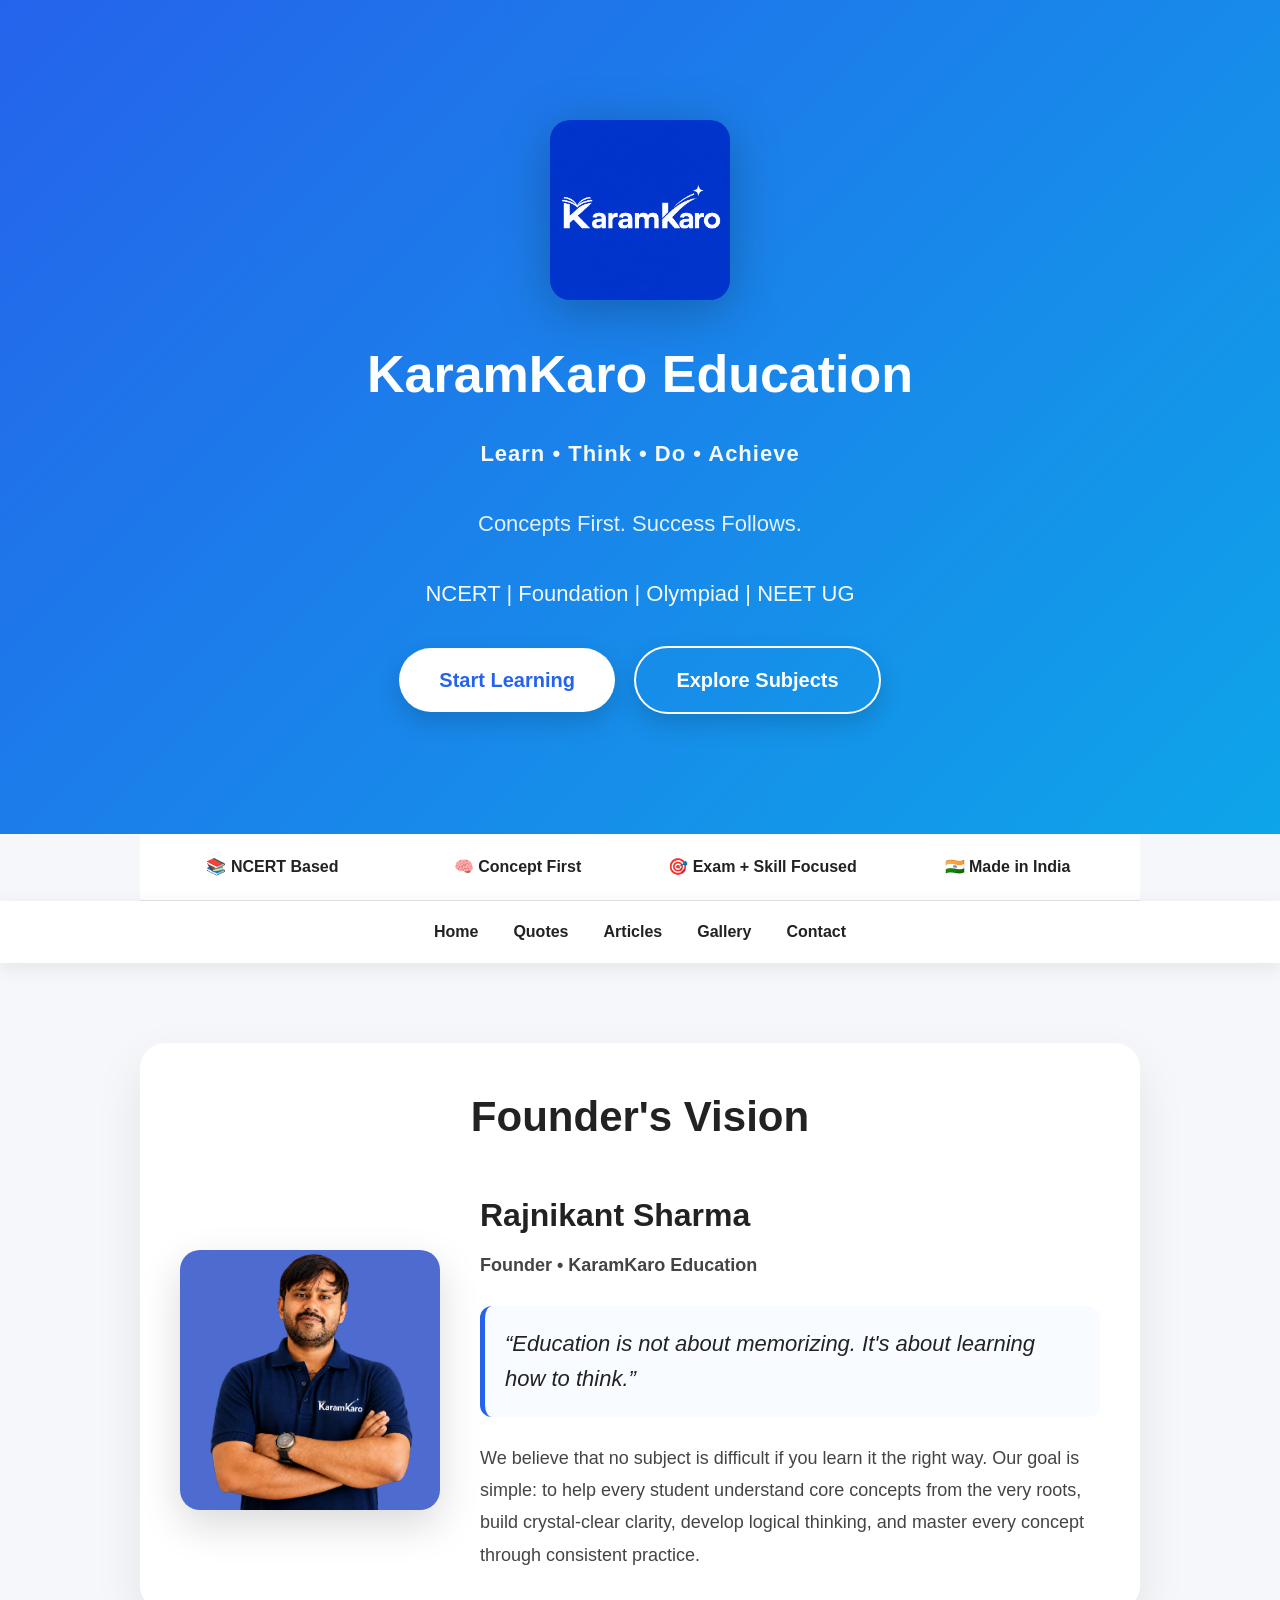
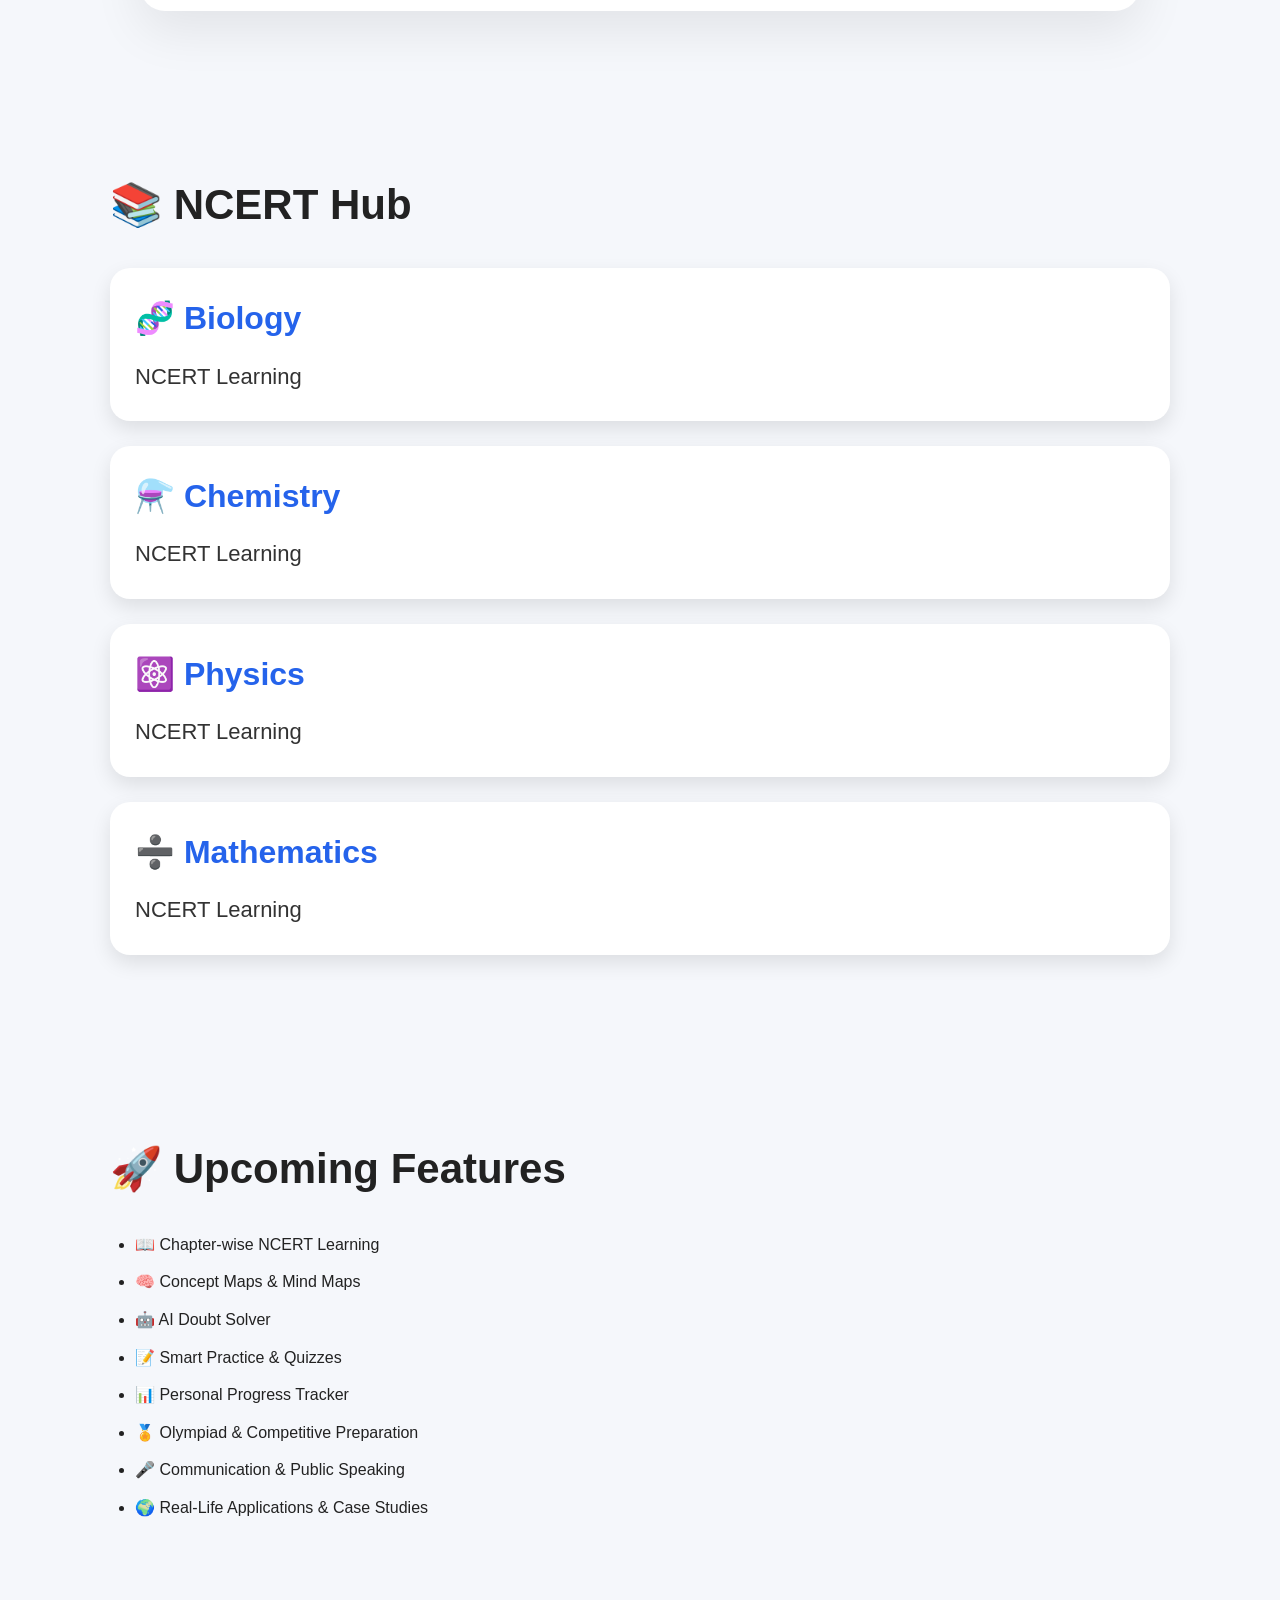
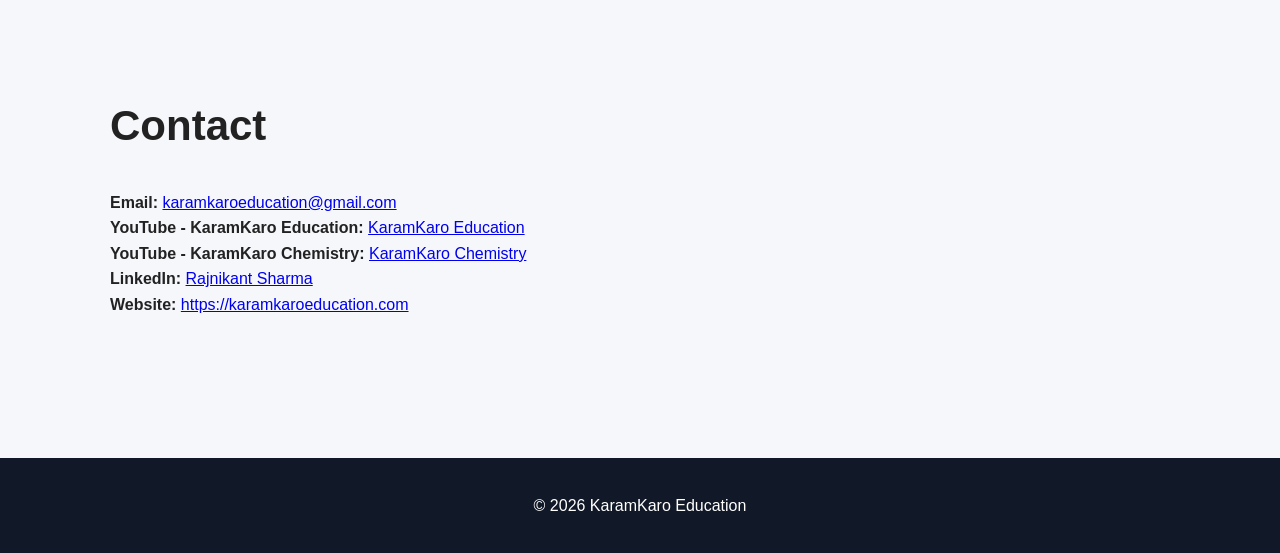
==== commit f9cdfc20: "Update index.html" ====
--- a/index.html
+++ b/index.html
@@ -157,22 +157,17 @@
 
 <section>
 
-<h2>Coming Soon</h2>
+<h2>🚀 Upcoming Features</h2>
 
 <ul>
-
-<li>Chapter-wise Learning</li>
-
-<li>Animations</li>
-
-<li>Daily Quiz</li>
-
-<li>Student Login</li>
-
-<li>AI Doubt Solver</li>
-
-<li>Progress Tracker</li>
-
+    <li>📖 Chapter-wise NCERT Learning</li>
+    <li>🧠 Concept Maps & Mind Maps</li>
+    <li>🤖 AI Doubt Solver</li>
+    <li>📝 Smart Practice & Quizzes</li>
+    <li>📊 Personal Progress Tracker</li>
+    <li>🏅 Olympiad & Competitive Preparation</li>
+    <li>🎤 Communication & Public Speaking</li>
+    <li>🌍 Real-Life Applications & Case Studies</li>
 </ul>
 
 </section>
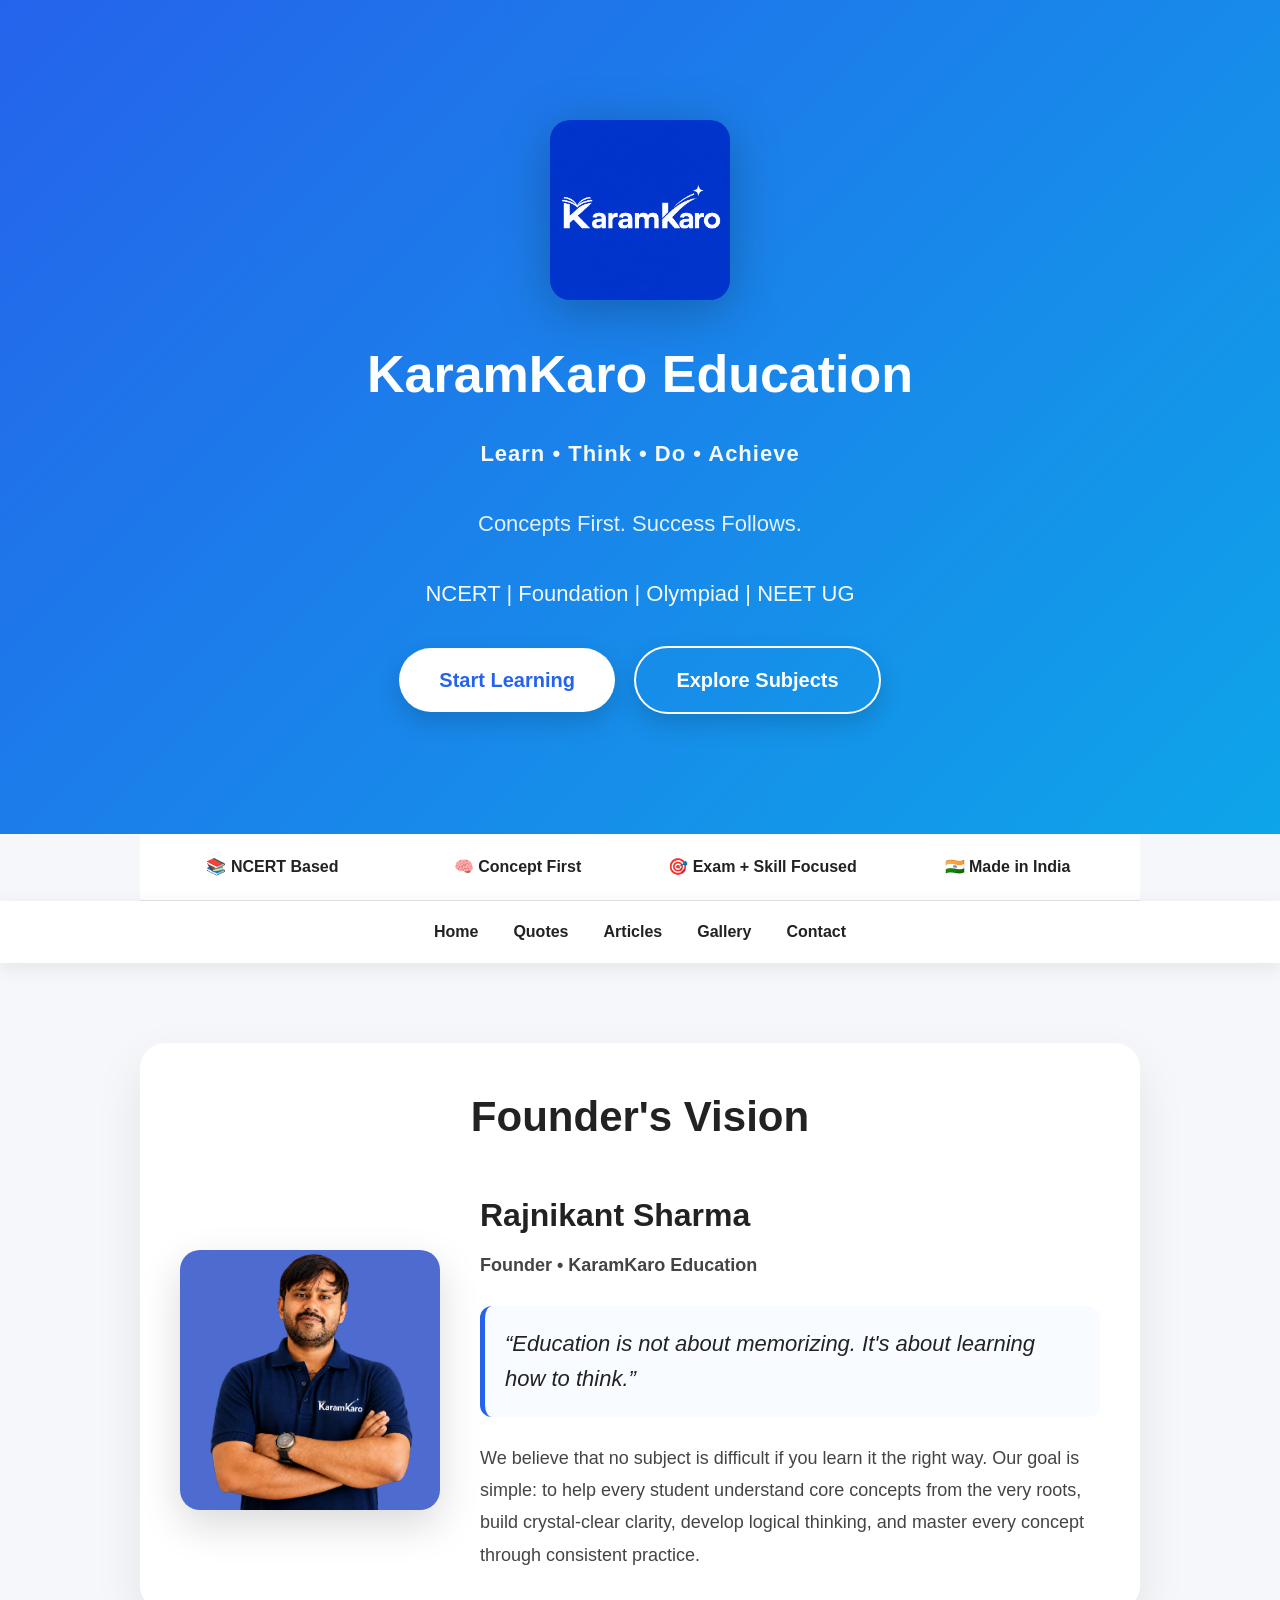
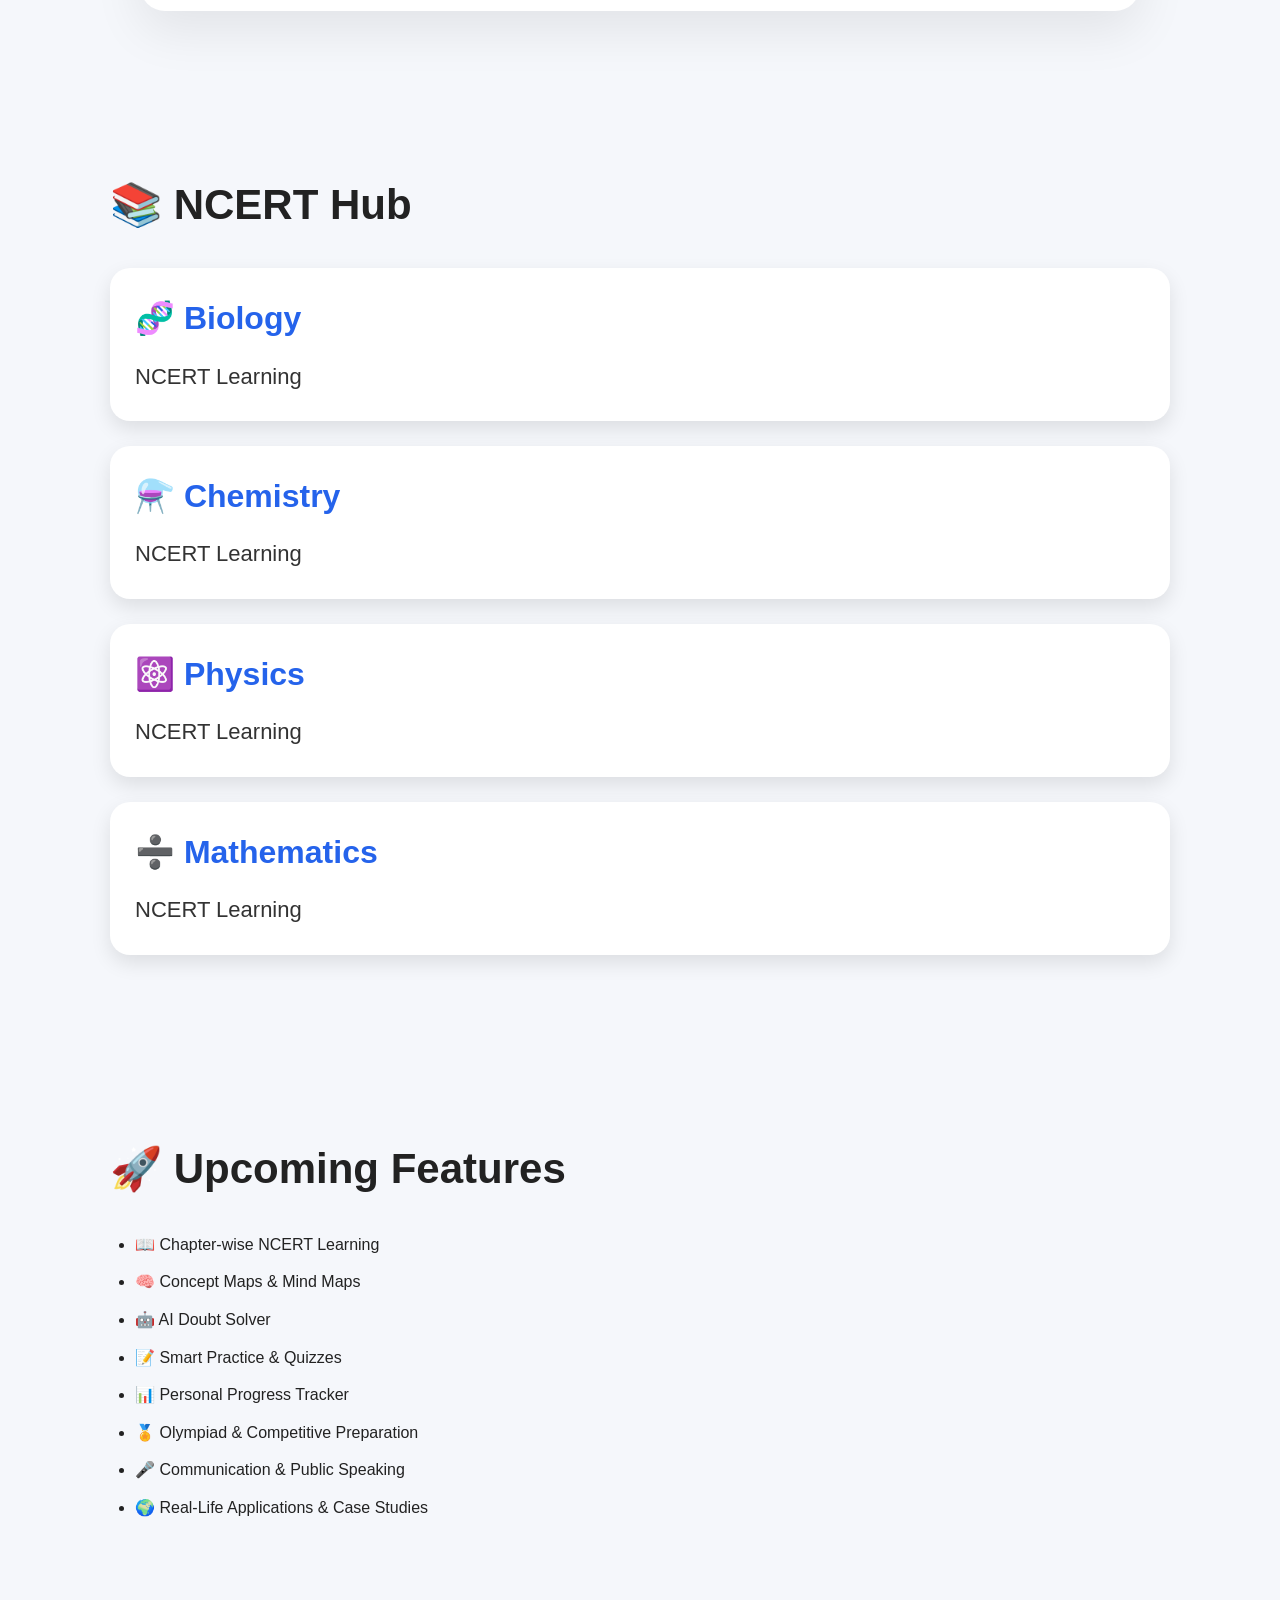
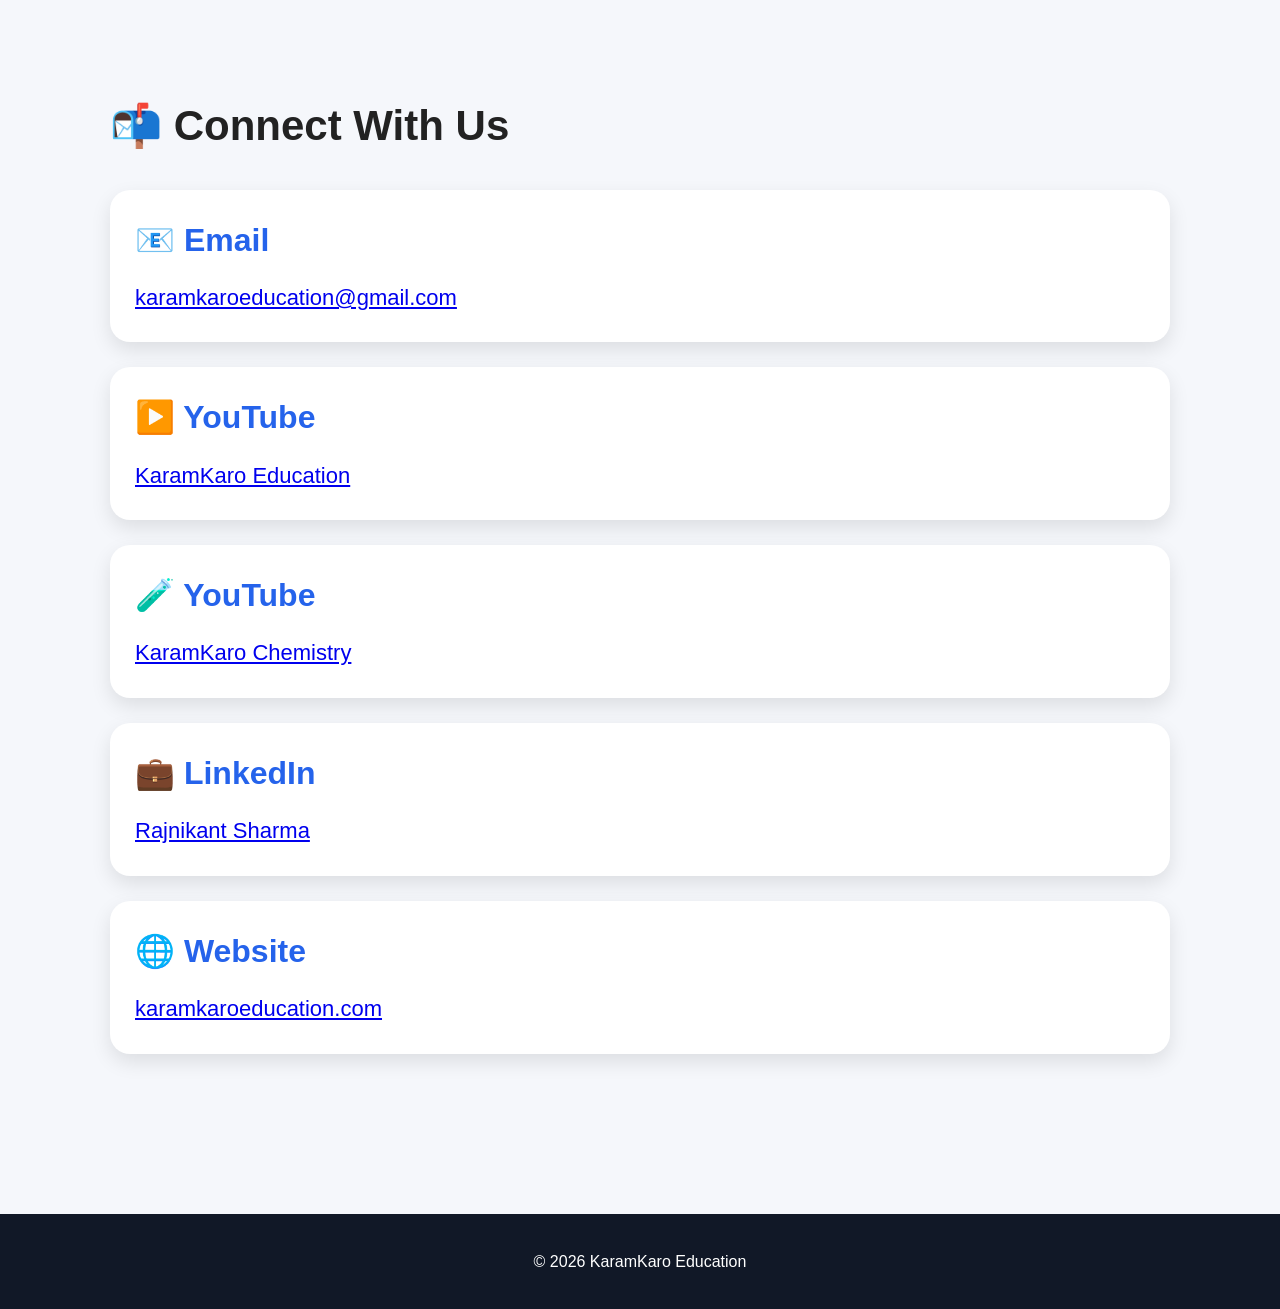
==== commit 12c5695a: "Update index.html" ====
--- a/index.html
+++ b/index.html
@@ -174,42 +174,52 @@
 
 <section id="contact">
 
-<h2>Contact</h2>
-
-<p>
-<strong>Email:</strong>
+<h2>📬 Connect With Us</h2>
+
+<div class="card">
+<h3>📧 Email</h3>
+<p>
 <a href="mailto:karamkaroeducation@gmail.com">
 karamkaroeducation@gmail.com
 </a>
 </p>
-
-<p>
-<strong>YouTube - KaramKaro Education:</strong>
-<a href="https://www.youtube.com/@karamkaroeducation" target="_blank" rel="noopener noreferrer">
+</div>
+
+<div class="card">
+<h3>▶️ YouTube</h3>
+<p>
+<a href="https://www.youtube.com/@karamkaroeducation" target="_blank">
 KaramKaro Education
 </a>
 </p>
-
-<p>
-<strong>YouTube - KaramKaro Chemistry:</strong>
-<a href="https://www.youtube.com/@KaramKaroChemistry" target="_blank" rel="noopener noreferrer">
+</div>
+
+<div class="card">
+<h3>🧪 YouTube</h3>
+<p>
+<a href="https://www.youtube.com/@KaramKaroChemistry" target="_blank">
 KaramKaro Chemistry
 </a>
 </p>
-
-<p>
-<strong>LinkedIn:</strong>
-<a href="https://www.linkedin.com/in/rajnikantsharma97" target="_blank" rel="noopener noreferrer">
+</div>
+
+<div class="card">
+<h3>💼 LinkedIn</h3>
+<p>
+<a href="https://www.linkedin.com/in/rajnikantsharma97" target="_blank">
 Rajnikant Sharma
 </a>
 </p>
-
-<p>
-<strong>Website:</strong>
-<a href="https://karamkaroeducation.com" target="_blank" rel="noopener noreferrer">
-https://karamkaroeducation.com
-</a>
-</p>
+</div>
+
+<div class="card">
+<h3>🌐 Website</h3>
+<p>
+<a href="https://karamkaroeducation.com" target="_blank">
+karamkaroeducation.com
+</a>
+</p>
+</div>
 
 </section>
 
